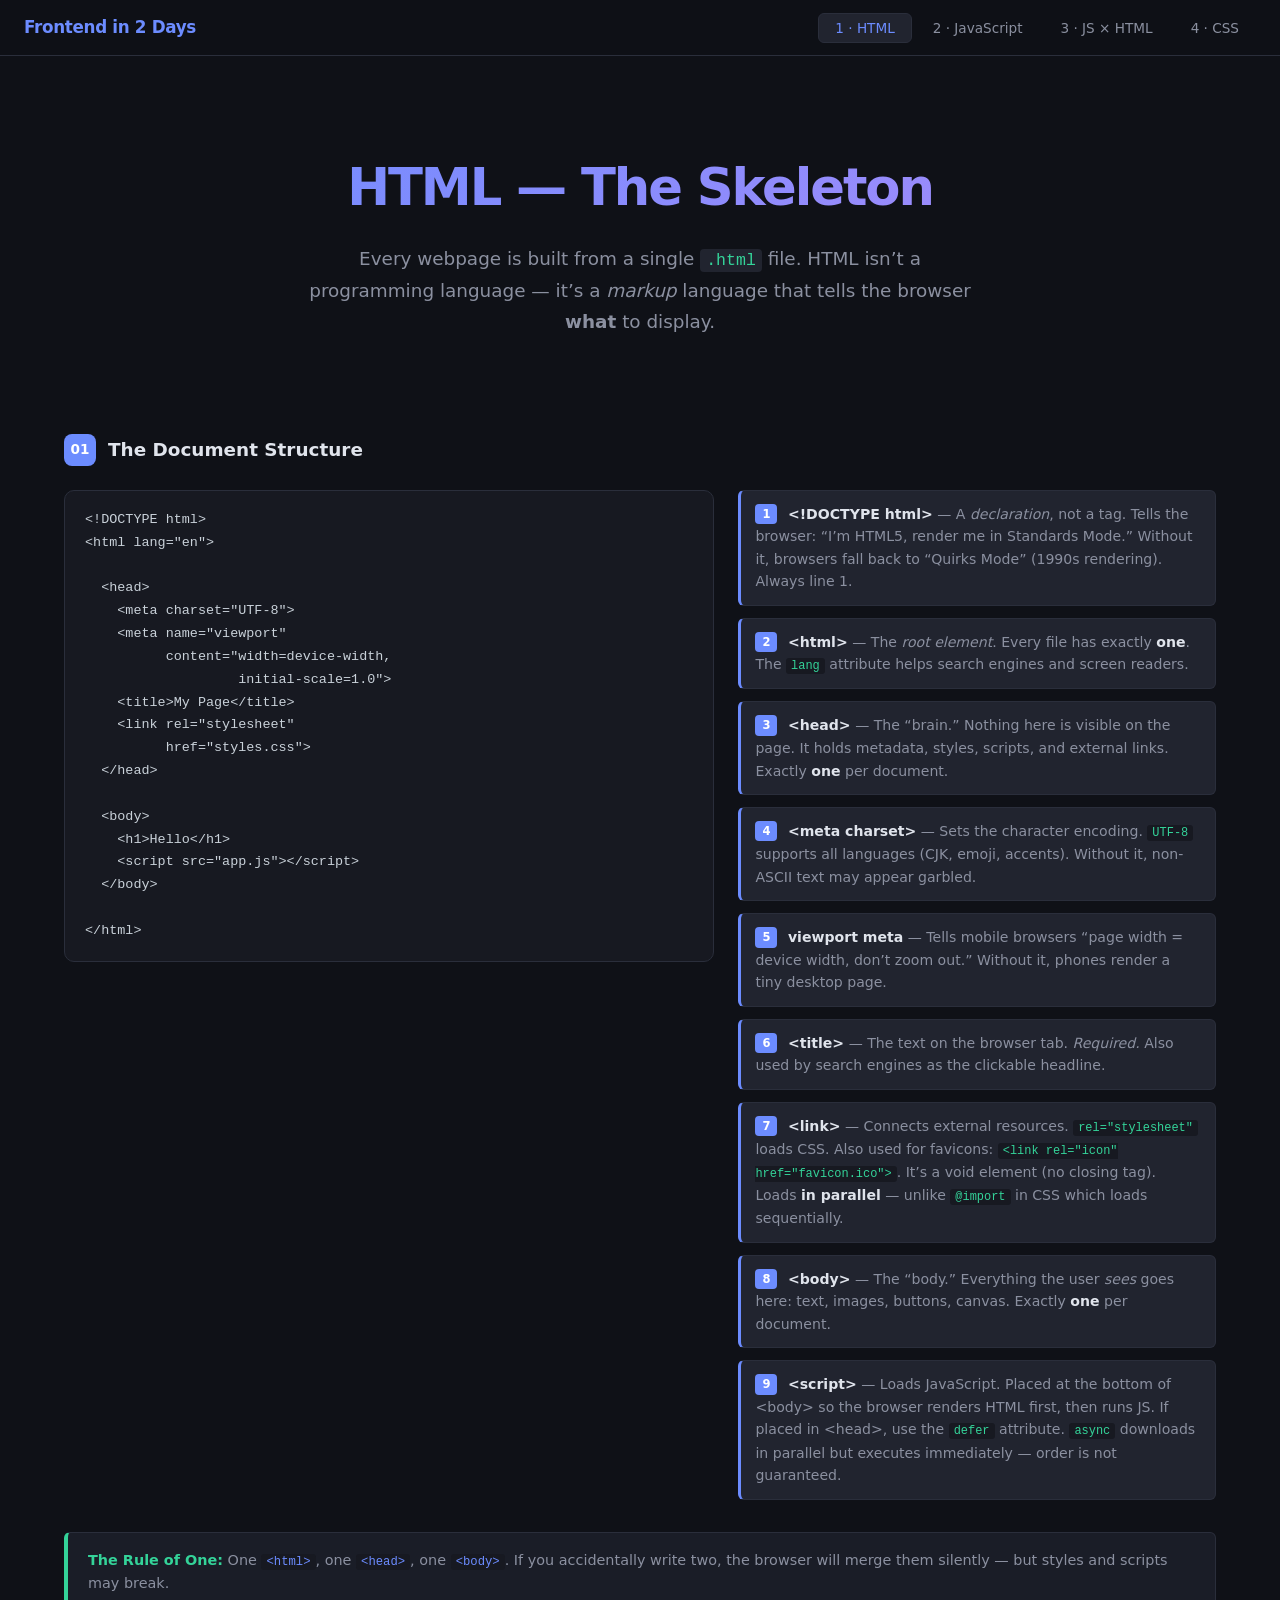
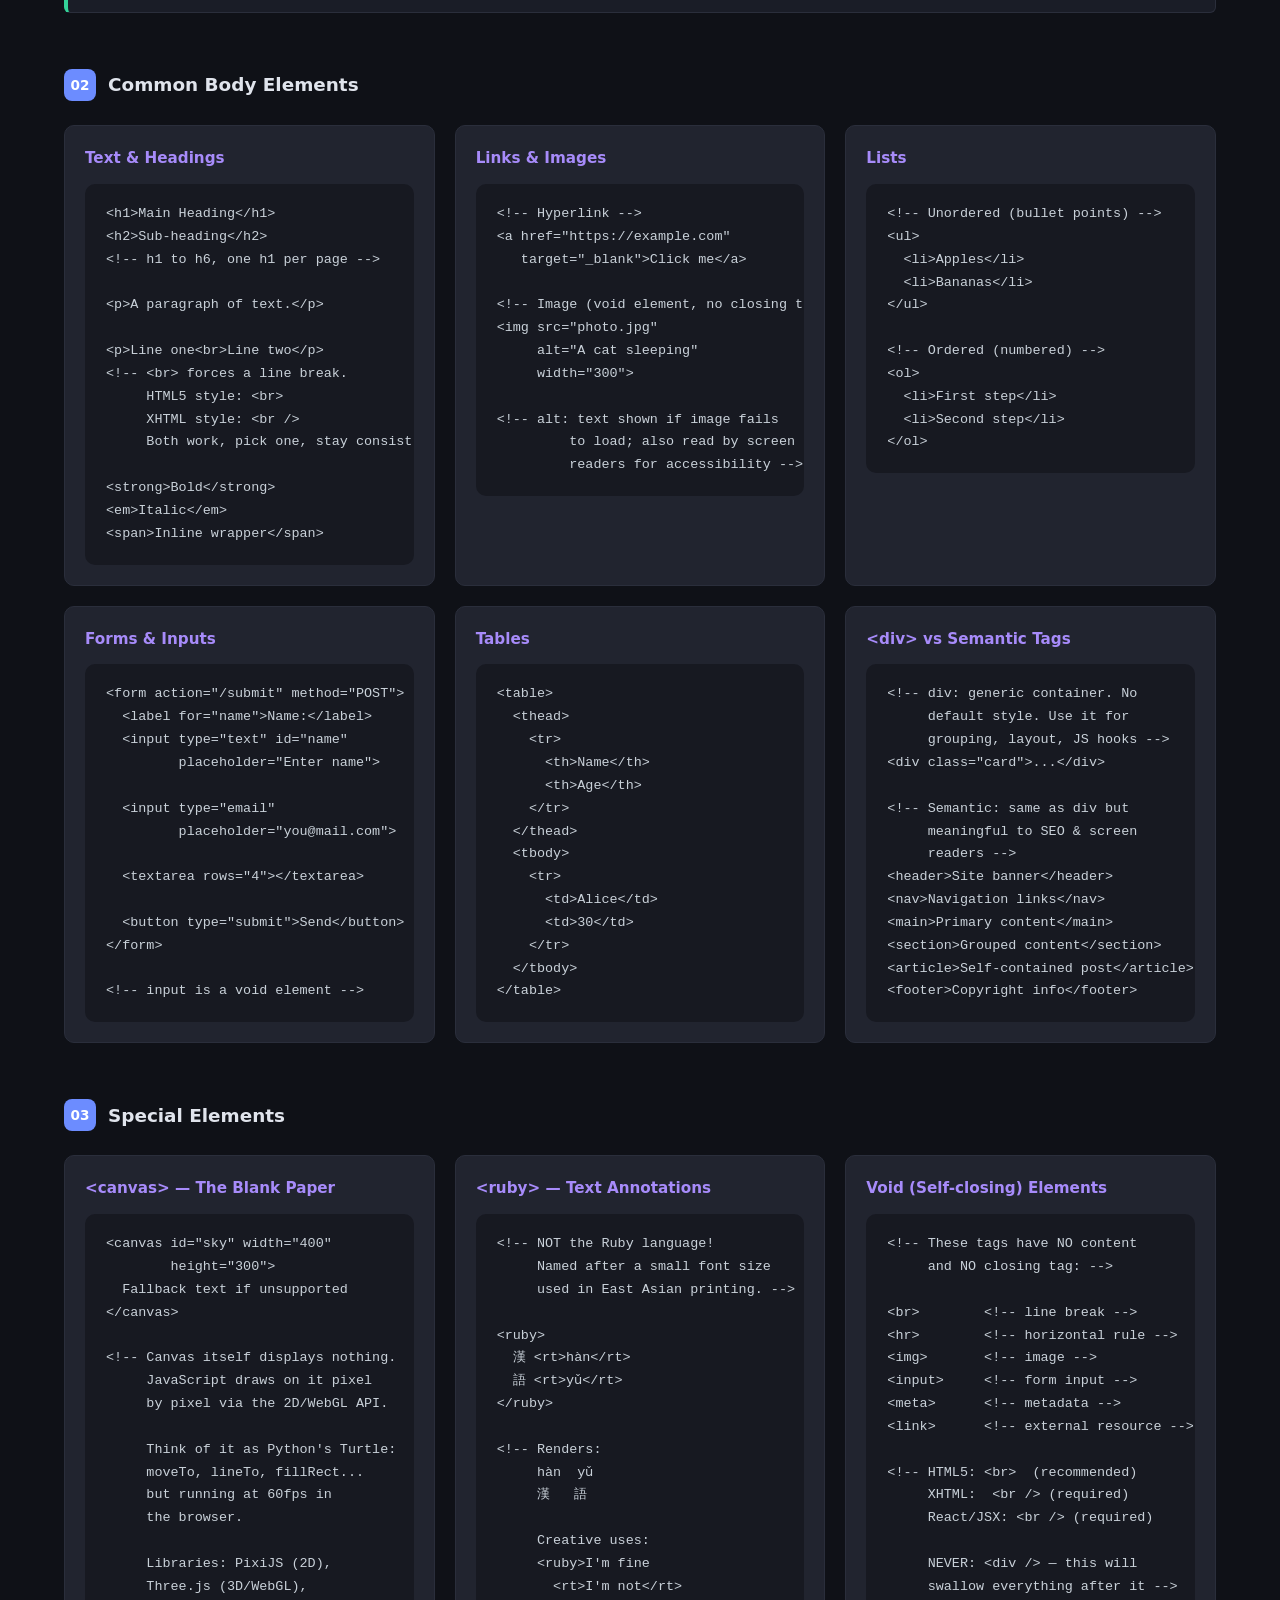
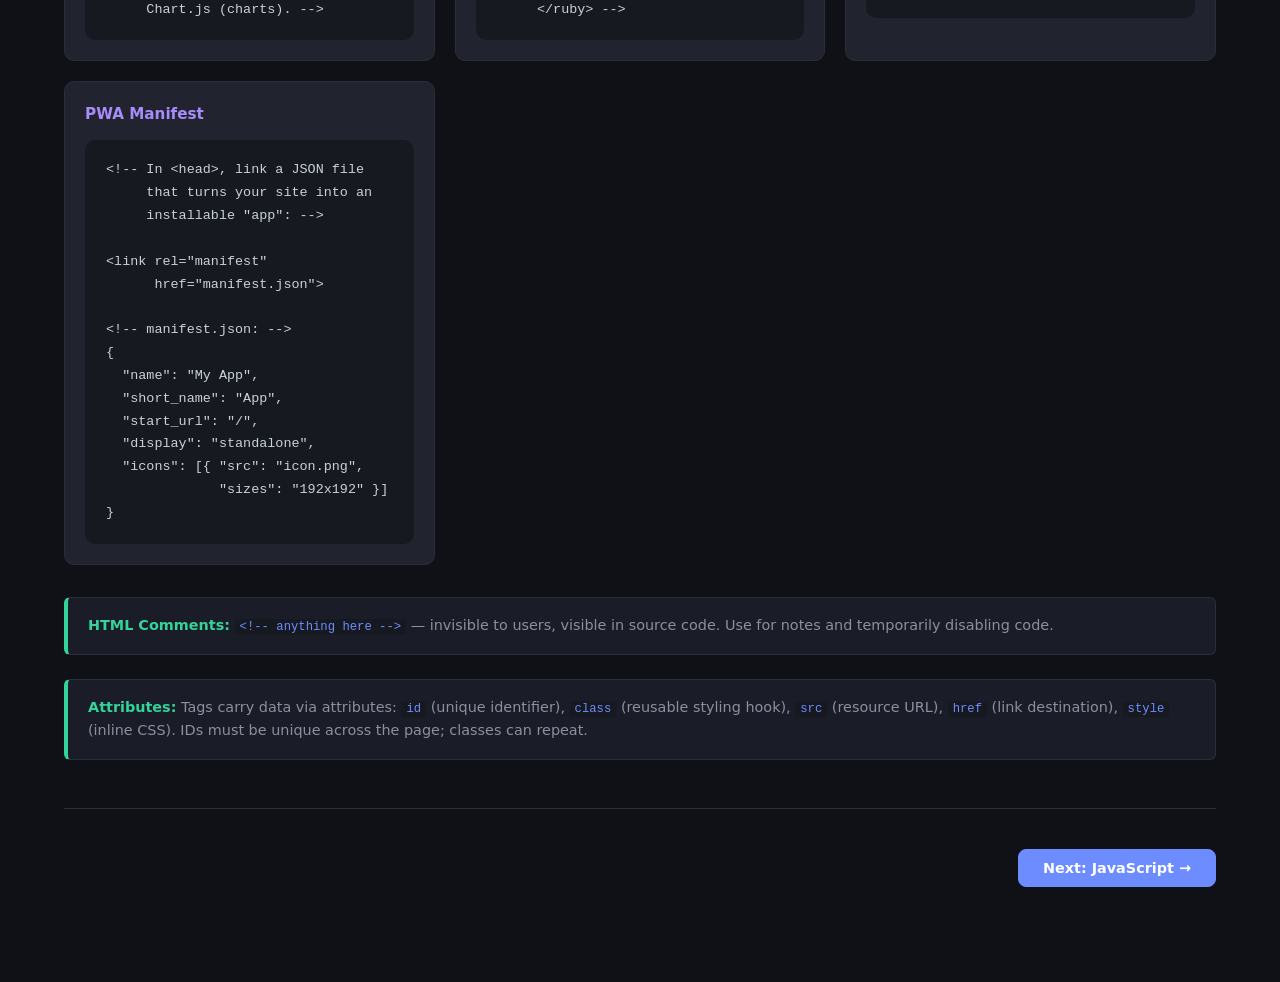
==== index.html @ 9659ffd7 "Add main.js for page navigation, interactivity, and live demo functionality" ====
<!DOCTYPE html>
<html lang="en">
<head>
    <meta charset="UTF-8">
    <meta name="viewport" content="width=device-width, initial-scale=1.0">
    <title>Frontend in 2 Days</title>
    <link rel="stylesheet" href="css/styles.css">
</head>
<body>

<!-- ====== TOP NAV BAR ====== -->
<nav class="topbar">
    <div class="topbar-brand">Frontend in 2 Days</div>
    <div class="topbar-tabs">
        <button class="tab-btn active" data-page="0">1 &middot; HTML</button>
        <button class="tab-btn" data-page="1">2 &middot; JavaScript</button>
        <button class="tab-btn" data-page="2">3 &middot; JS &times; HTML</button>
        <button class="tab-btn" data-page="3">4 &middot; CSS</button>
    </div>
</nav>

<!-- ================================================================ -->
<!-- PAGE 0 — HTML                                                     -->
<!-- ================================================================ -->
<section class="page active" id="page-0">

    <!-- HERO -->
    <div class="hero">
        <h1>HTML &mdash; The Skeleton</h1>
        <p class="hero-sub">Every webpage is built from a single <code>.html</code> file. HTML isn&rsquo;t a programming language &mdash; it&rsquo;s a <em>markup</em> language that tells the browser <strong>what</strong> to display.</p>
    </div>

    <!-- ---- Section: Document Structure ---- -->
    <div class="section-title"><span class="section-num">01</span> The Document Structure</div>

    <div class="annotated-code">
        <div class="code-side">
<pre><code><span class="marker" data-note="n1">&lt;!DOCTYPE html&gt;</span>
<span class="marker" data-note="n2">&lt;html lang="en"&gt;</span>

  <span class="marker" data-note="n3">&lt;head&gt;</span>
    <span class="marker" data-note="n4">&lt;meta charset="UTF-8"&gt;</span>
    <span class="marker" data-note="n5">&lt;meta name="viewport"
          content="width=device-width,
                   initial-scale=1.0"&gt;</span>
    <span class="marker" data-note="n6">&lt;title&gt;My Page&lt;/title&gt;</span>
    <span class="marker" data-note="n7">&lt;link rel="stylesheet"
          href="styles.css"&gt;</span>
  <span class="marker" data-note="n3b">&lt;/head&gt;</span>

  <span class="marker" data-note="n8">&lt;body&gt;</span>
    &lt;h1&gt;Hello&lt;/h1&gt;
    <span class="marker" data-note="n9">&lt;script src="app.js"&gt;&lt;/script&gt;</span>
  <span class="marker" data-note="n8b">&lt;/body&gt;</span>

<span class="marker" data-note="n2b">&lt;/html&gt;</span></code></pre>
        </div>
        <div class="note-side">
            <div class="note" data-note="n1">
                <span class="note-badge">1</span>
                <strong>&lt;!DOCTYPE html&gt;</strong> &mdash; A <em>declaration</em>, not a tag. Tells the browser: &ldquo;I&rsquo;m HTML5, render me in Standards Mode.&rdquo; Without it, browsers fall back to &ldquo;Quirks Mode&rdquo; (1990s rendering). Always line&nbsp;1.
            </div>
            <div class="note" data-note="n2">
                <span class="note-badge">2</span>
                <strong>&lt;html&gt;</strong> &mdash; The <em>root element</em>. Every file has exactly <strong>one</strong>. The <code>lang</code> attribute helps search engines and screen readers.
            </div>
            <div class="note" data-note="n3">
                <span class="note-badge">3</span>
                <strong>&lt;head&gt;</strong> &mdash; The &ldquo;brain.&rdquo; Nothing here is visible on the page. It holds metadata, styles, scripts, and external links. Exactly <strong>one</strong> per document.
            </div>
            <div class="note" data-note="n4">
                <span class="note-badge">4</span>
                <strong>&lt;meta charset&gt;</strong> &mdash; Sets the character encoding. <code>UTF-8</code> supports all languages (CJK, emoji, accents). Without it, non-ASCII text may appear garbled.
            </div>
            <div class="note" data-note="n5">
                <span class="note-badge">5</span>
                <strong>viewport meta</strong> &mdash; Tells mobile browsers &ldquo;page width = device width, don&rsquo;t zoom out.&rdquo; Without it, phones render a tiny desktop page.
            </div>
            <div class="note" data-note="n6">
                <span class="note-badge">6</span>
                <strong>&lt;title&gt;</strong> &mdash; The text on the browser tab. <em>Required.</em> Also used by search engines as the clickable headline.
            </div>
            <div class="note" data-note="n7">
                <span class="note-badge">7</span>
                <strong>&lt;link&gt;</strong> &mdash; Connects external resources. <code>rel="stylesheet"</code> loads CSS. Also used for favicons: <code>&lt;link rel="icon" href="favicon.ico"&gt;</code>. It&rsquo;s a void element (no closing tag). Loads <strong>in parallel</strong> &mdash; unlike <code>@import</code> in CSS which loads sequentially.
            </div>
            <div class="note" data-note="n8">
                <span class="note-badge">8</span>
                <strong>&lt;body&gt;</strong> &mdash; The &ldquo;body.&rdquo; Everything the user <em>sees</em> goes here: text, images, buttons, canvas. Exactly <strong>one</strong> per document.
            </div>
            <div class="note" data-note="n9">
                <span class="note-badge">9</span>
                <strong>&lt;script&gt;</strong> &mdash; Loads JavaScript. Placed at the bottom of &lt;body&gt; so the browser renders HTML first, then runs JS. If placed in &lt;head&gt;, use the <code>defer</code> attribute. <code>async</code> downloads in parallel but executes immediately &mdash; order is not guaranteed.
            </div>
        </div>
    </div>

    <div class="info-box">
        <strong>The Rule of One:</strong> One <code>&lt;html&gt;</code>, one <code>&lt;head&gt;</code>, one <code>&lt;body&gt;</code>. If you accidentally write two, the browser will merge them silently &mdash; but styles and scripts may break.
    </div>

    <!-- ---- Section: Common Body Elements ---- -->
    <div class="section-title"><span class="section-num">02</span> Common Body Elements</div>

    <div class="two-col">
        <div class="card">
            <h3>Text &amp; Headings</h3>
<pre><code>&lt;h1&gt;Main Heading&lt;/h1&gt;
&lt;h2&gt;Sub-heading&lt;/h2&gt;
&lt;!-- h1 to h6, one h1 per page --&gt;

&lt;p&gt;A paragraph of text.&lt;/p&gt;

&lt;p&gt;Line one&lt;br&gt;Line two&lt;/p&gt;
&lt;!-- &lt;br&gt; forces a line break.
     HTML5 style: &lt;br&gt;
     XHTML style: &lt;br /&gt;
     Both work, pick one, stay consistent --&gt;

&lt;strong&gt;Bold&lt;/strong&gt;
&lt;em&gt;Italic&lt;/em&gt;
&lt;span&gt;Inline wrapper&lt;/span&gt;</code></pre>
        </div>

        <div class="card">
            <h3>Links &amp; Images</h3>
<pre><code>&lt;!-- Hyperlink --&gt;
&lt;a href="https://example.com"
   target="_blank"&gt;Click me&lt;/a&gt;

&lt;!-- Image (void element, no closing tag) --&gt;
&lt;img src="photo.jpg"
     alt="A cat sleeping"
     width="300"&gt;

&lt;!-- alt: text shown if image fails
         to load; also read by screen
         readers for accessibility --&gt;</code></pre>
        </div>

        <div class="card">
            <h3>Lists</h3>
<pre><code>&lt;!-- Unordered (bullet points) --&gt;
&lt;ul&gt;
  &lt;li&gt;Apples&lt;/li&gt;
  &lt;li&gt;Bananas&lt;/li&gt;
&lt;/ul&gt;

&lt;!-- Ordered (numbered) --&gt;
&lt;ol&gt;
  &lt;li&gt;First step&lt;/li&gt;
  &lt;li&gt;Second step&lt;/li&gt;
&lt;/ol&gt;</code></pre>
        </div>

        <div class="card">
            <h3>Forms &amp; Inputs</h3>
<pre><code>&lt;form action="/submit" method="POST"&gt;
  &lt;label for="name"&gt;Name:&lt;/label&gt;
  &lt;input type="text" id="name"
         placeholder="Enter name"&gt;

  &lt;input type="email"
         placeholder="you@mail.com"&gt;

  &lt;textarea rows="4"&gt;&lt;/textarea&gt;

  &lt;button type="submit"&gt;Send&lt;/button&gt;
&lt;/form&gt;

&lt;!-- input is a void element --&gt;</code></pre>
        </div>

        <div class="card">
            <h3>Tables</h3>
<pre><code>&lt;table&gt;
  &lt;thead&gt;
    &lt;tr&gt;
      &lt;th&gt;Name&lt;/th&gt;
      &lt;th&gt;Age&lt;/th&gt;
    &lt;/tr&gt;
  &lt;/thead&gt;
  &lt;tbody&gt;
    &lt;tr&gt;
      &lt;td&gt;Alice&lt;/td&gt;
      &lt;td&gt;30&lt;/td&gt;
    &lt;/tr&gt;
  &lt;/tbody&gt;
&lt;/table&gt;</code></pre>
        </div>

        <div class="card">
            <h3>&lt;div&gt; vs Semantic Tags</h3>
<pre><code>&lt;!-- div: generic container. No
     default style. Use it for
     grouping, layout, JS hooks --&gt;
&lt;div class="card"&gt;...&lt;/div&gt;

&lt;!-- Semantic: same as div but
     meaningful to SEO &amp; screen
     readers --&gt;
&lt;header&gt;Site banner&lt;/header&gt;
&lt;nav&gt;Navigation links&lt;/nav&gt;
&lt;main&gt;Primary content&lt;/main&gt;
&lt;section&gt;Grouped content&lt;/section&gt;
&lt;article&gt;Self-contained post&lt;/article&gt;
&lt;footer&gt;Copyright info&lt;/footer&gt;</code></pre>
        </div>
    </div>

    <!-- ---- Section: Special Elements ---- -->
    <div class="section-title"><span class="section-num">03</span> Special Elements</div>

    <div class="two-col">
        <div class="card">
            <h3>&lt;canvas&gt; &mdash; The Blank Paper</h3>
<pre><code>&lt;canvas id="sky" width="400"
        height="300"&gt;
  Fallback text if unsupported
&lt;/canvas&gt;

&lt;!-- Canvas itself displays nothing.
     JavaScript draws on it pixel
     by pixel via the 2D/WebGL API.

     Think of it as Python's Turtle:
     moveTo, lineTo, fillRect...
     but running at 60fps in
     the browser.

     Libraries: PixiJS (2D),
     Three.js (3D/WebGL),
     Chart.js (charts). --&gt;</code></pre>
        </div>

        <div class="card">
            <h3>&lt;ruby&gt; &mdash; Text Annotations</h3>
<pre><code>&lt;!-- NOT the Ruby language!
     Named after a small font size
     used in East Asian printing. --&gt;

&lt;ruby&gt;
  漢 &lt;rt&gt;hàn&lt;/rt&gt;
  語 &lt;rt&gt;yǔ&lt;/rt&gt;
&lt;/ruby&gt;

&lt;!-- Renders:
     hàn  yǔ
     漢   語

     Creative uses:
     &lt;ruby&gt;I'm fine
       &lt;rt&gt;I'm not&lt;/rt&gt;
     &lt;/ruby&gt; --&gt;</code></pre>
        </div>

        <div class="card">
            <h3>Void (Self-closing) Elements</h3>
<pre><code>&lt;!-- These tags have NO content
     and NO closing tag: --&gt;

&lt;br&gt;        &lt;!-- line break --&gt;
&lt;hr&gt;        &lt;!-- horizontal rule --&gt;
&lt;img&gt;       &lt;!-- image --&gt;
&lt;input&gt;     &lt;!-- form input --&gt;
&lt;meta&gt;      &lt;!-- metadata --&gt;
&lt;link&gt;      &lt;!-- external resource --&gt;

&lt;!-- HTML5: &lt;br&gt;  (recommended)
     XHTML:  &lt;br /&gt; (required)
     React/JSX: &lt;br /&gt; (required)

     NEVER: &lt;div /&gt; — this will
     swallow everything after it --&gt;</code></pre>
        </div>

        <div class="card">
            <h3>PWA Manifest</h3>
<pre><code>&lt;!-- In &lt;head&gt;, link a JSON file
     that turns your site into an
     installable "app": --&gt;

&lt;link rel="manifest"
      href="manifest.json"&gt;

&lt;!-- manifest.json: --&gt;
{
  "name": "My App",
  "short_name": "App",
  "start_url": "/",
  "display": "standalone",
  "icons": [{ "src": "icon.png",
              "sizes": "192x192" }]
}</code></pre>
        </div>
    </div>

    <div class="info-box">
        <strong>HTML Comments:</strong> <code>&lt;!-- anything here --&gt;</code> &mdash; invisible to users, visible in source code. Use for notes and temporarily disabling code.
    </div>

    <div class="info-box">
        <strong>Attributes:</strong> Tags carry data via attributes: <code>id</code> (unique identifier), <code>class</code> (reusable styling hook), <code>src</code> (resource URL), <code>href</code> (link destination), <code>style</code> (inline CSS). IDs must be unique across the page; classes can repeat.
    </div>

    <div class="nav-bottom">
        <span></span>
        <button class="nav-btn next-btn" data-target="1">Next: JavaScript &rarr;</button>
    </div>
</section>

<!-- ================================================================ -->
<!-- PAGE 1 — JAVASCRIPT                                               -->
<!-- ================================================================ -->
<section class="page" id="page-1">
    <div class="hero">
        <h1>JavaScript &mdash; The Soul</h1>
        <p class="hero-sub">JS makes pages <em>interactive</em>. It runs in the browser (or on servers via Node.js). If you know Dart, most syntax will feel familiar &mdash; JS is also C-family, dynamically typed, and supports async/await.</p>
    </div>

    <!-- ---- Variables & Types ---- -->
    <div class="section-title"><span class="section-num">01</span> Variables &amp; Types</div>

    <div class="annotated-code">
        <div class="code-side">
<pre><code><span class="kw">// Three ways to declare variables</span>
<span class="marker" data-note="v1"><span class="kw">let</span> count = 0;</span>        <span class="cmt">// mutable, block-scoped</span>
<span class="marker" data-note="v2"><span class="kw">const</span> PI = 3.14159;</span>  <span class="cmt">// immutable binding</span>
<span class="marker" data-note="v3"><span class="kw">var</span> legacy = true;</span>   <span class="cmt">// function-scoped (avoid)</span>

<span class="kw">// Primitive types</span>
<span class="kw">let</span> str   = <span class="str">"hello"</span>;         <span class="cmt">// String</span>
<span class="kw">let</span> num   = 42;              <span class="cmt">// Number (int+float)</span>
<span class="kw">let</span> big   = 9007199254740993<span class="kw">n</span>; <span class="cmt">// BigInt</span>
<span class="kw">let</span> flag  = <span class="kw">true</span>;            <span class="cmt">// Boolean</span>
<span class="kw">let</span> empty = <span class="kw">null</span>;            <span class="cmt">// intentional nothing</span>
<span class="kw">let</span> nope;                    <span class="cmt">// undefined</span>
<span class="kw">let</span> id    = <span class="fn">Symbol</span>(<span class="str">"id"</span>);   <span class="cmt">// unique token</span>

<span class="kw">// Reference types</span>
<span class="kw">let</span> arr = [1, 2, 3];
<span class="kw">let</span> obj = { name: <span class="str">"Alice"</span>, age: 30 };</code></pre>
        </div>
        <div class="note-side">
            <div class="note" data-note="v1">
                <span class="note-badge">let</span>
                Block-scoped (<code>{}</code>). Use this for any variable that changes. Like Dart&rsquo;s <code>var</code>.
            </div>
            <div class="note" data-note="v2">
                <span class="note-badge">const</span>
                The <em>binding</em> can&rsquo;t be reassigned. But if it&rsquo;s an object/array, properties inside <em>can</em> still change. Like Dart&rsquo;s <code>final</code>.
            </div>
            <div class="note" data-note="v3">
                <span class="note-badge">var</span>
                Function-scoped, gets &ldquo;hoisted&rdquo; to the top. Legacy &mdash; avoid in modern code. Doesn&rsquo;t exist in Dart.
            </div>
        </div>
    </div>

    <div class="info-box warn">
        <strong>JS Gotcha &mdash; <code>==</code> vs <code>===</code></strong><br>
        <code>"5" == 5</code> is <code>true</code> (type coercion). <code>"5" === 5</code> is <code>false</code> (strict). <strong>Always use <code>===</code></strong> unless you specifically need coercion. Dart only has <code>==</code> (no coercion).
    </div>

    <!-- ---- Functions ---- -->
    <div class="section-title"><span class="section-num">02</span> Functions</div>

    <div class="two-col">
        <div class="card">
            <h3>Regular Functions</h3>
<pre><code><span class="cmt">// Declaration (hoisted)</span>
<span class="kw">function</span> <span class="fn">greet</span>(name) {
  <span class="kw">return</span> <span class="str">`Hello, ${name}!`</span>;
}

<span class="cmt">// Expression (not hoisted)</span>
<span class="kw">const</span> <span class="fn">greet2</span> = <span class="kw">function</span>(name) {
  <span class="kw">return</span> <span class="str">`Hi, ${name}!`</span>;
};

<span class="cmt">// Default parameters</span>
<span class="kw">function</span> <span class="fn">power</span>(base, exp = 2) {
  <span class="kw">return</span> base ** exp;
}
<span class="fn">power</span>(3);    <span class="cmt">// 9</span>
<span class="fn">power</span>(3, 3); <span class="cmt">// 27</span></code></pre>
        </div>

        <div class="card">
            <h3>Arrow Functions (=&gt;)</h3>
<pre><code><span class="cmt">// Like Dart's (x) => x * 2</span>
<span class="kw">const</span> <span class="fn">double</span> = (x) => x * 2;

<span class="cmt">// With body block</span>
<span class="kw">const</span> <span class="fn">add</span> = (a, b) => {
  <span class="kw">const</span> sum = a + b;
  <span class="kw">return</span> sum;
};

<span class="cmt">// Single param: parens optional</span>
<span class="kw">const</span> <span class="fn">square</span> = x => x * x;

<span class="cmt">// No params: empty parens</span>
<span class="kw">const</span> <span class="fn">now</span> = () => Date.now();

<span class="cmt">// Key difference from Dart:
// Arrow functions do NOT have
// their own `this` context.</span></code></pre>
        </div>
    </div>

    <!-- ---- Modern Syntax ---- -->
    <div class="section-title"><span class="section-num">03</span> ES6+ Modern Syntax</div>

    <div class="two-col">
        <div class="card">
            <h3>Template Literals</h3>
<pre><code><span class="kw">const</span> name = <span class="str">"World"</span>;

<span class="cmt">// Backticks allow interpolation
// (like Dart's $variable)</span>
<span class="kw">const</span> msg = <span class="str">`Hello, ${name}!`</span>;

<span class="cmt">// Multi-line strings</span>
<span class="kw">const</span> html = <span class="str">`
  &lt;div&gt;
    &lt;p&gt;${msg}&lt;/p&gt;
  &lt;/div&gt;
`</span>;</code></pre>
        </div>

        <div class="card">
            <h3>Destructuring</h3>
<pre><code><span class="cmt">// Object destructuring</span>
<span class="kw">const</span> user = { name: <span class="str">"A"</span>, age: 25 };
<span class="kw">const</span> { name, age } = user;

<span class="cmt">// Array destructuring</span>
<span class="kw">const</span> [first, second] = [10, 20];

<span class="cmt">// With defaults</span>
<span class="kw">const</span> { role = <span class="str">"user"</span> } = user;

<span class="cmt">// Rename on destructure</span>
<span class="kw">const</span> { name: userName } = user;</code></pre>
        </div>

        <div class="card">
            <h3>Spread &amp; Rest</h3>
<pre><code><span class="cmt">// Spread: unpack into new value</span>
<span class="kw">const</span> a = [1, 2, 3];
<span class="kw">const</span> b = [...a, 4, 5]; <span class="cmt">// [1,2,3,4,5]</span>

<span class="kw">const</span> obj1 = { x: 1 };
<span class="kw">const</span> obj2 = { ...obj1, y: 2 };
<span class="cmt">// { x: 1, y: 2 }</span>

<span class="cmt">// Rest: collect remaining args</span>
<span class="kw">function</span> <span class="fn">sum</span>(...nums) {
  <span class="kw">return</span> nums.reduce((a, b) => a + b);
}
<span class="fn">sum</span>(1, 2, 3); <span class="cmt">// 6</span></code></pre>
        </div>

        <div class="card">
            <h3>Optional Chaining &amp; Nullish</h3>
<pre><code><span class="kw">const</span> user = { profile: <span class="kw">null</span> };

<span class="cmt">// ?. — safe navigation
// (same as Dart's ?.)</span>
user.profile?.avatar; <span class="cmt">// undefined</span>

<span class="cmt">// ?? — nullish coalescing
// returns right side if left
// is null or undefined
// (same as Dart's ??)</span>
<span class="kw">const</span> name = user.name ?? <span class="str">"Guest"</span>;

<span class="cmt">// Difference from ||:
// "" || "default"  → "default"
// "" ?? "default"  → ""
// (|| treats "", 0, false as
//  falsy; ?? only null/undefined)</span></code></pre>
        </div>
    </div>

    <!-- ---- Array Methods ---- -->
    <div class="section-title"><span class="section-num">04</span> Array Methods (Very Common)</div>

    <div class="two-col">
        <div class="card">
            <h3>Transforming</h3>
<pre><code><span class="kw">const</span> nums = [1, 2, 3, 4, 5];

<span class="cmt">// map — transform each element
// Like Dart's .map()</span>
nums.map(n => n * 2);
<span class="cmt">// [2, 4, 6, 8, 10]</span>

<span class="cmt">// filter — keep matching
// Like Dart's .where()</span>
nums.filter(n => n > 3);
<span class="cmt">// [4, 5]</span>

<span class="cmt">// reduce — accumulate to one value
// Like Dart's .fold()</span>
nums.reduce((sum, n) => sum + n, 0);
<span class="cmt">// 15</span>

<span class="cmt">// find — first match (or undefined)
// Like Dart's .firstWhere()</span>
nums.find(n => n > 3); <span class="cmt">// 4</span></code></pre>
        </div>

        <div class="card">
            <h3>Mutating &amp; Checking</h3>
<pre><code><span class="kw">const</span> arr = [<span class="str">"a"</span>, <span class="str">"b"</span>];

<span class="cmt">// Add/remove</span>
arr.push(<span class="str">"c"</span>);    <span class="cmt">// end → ["a","b","c"]</span>
arr.pop();        <span class="cmt">// end → ["a","b"]</span>
arr.unshift(<span class="str">"z"</span>); <span class="cmt">// start → ["z","a","b"]</span>
arr.shift();      <span class="cmt">// start → ["a","b"]</span>

<span class="cmt">// splice(index, deleteCount, ...items)</span>
arr.splice(1, 0, <span class="str">"x"</span>);
<span class="cmt">// insert "x" at index 1</span>

<span class="cmt">// Checking</span>
arr.includes(<span class="str">"a"</span>);  <span class="cmt">// true</span>
arr.indexOf(<span class="str">"b"</span>);   <span class="cmt">// 1 (-1 if not found)</span>
arr.every(x => x); <span class="cmt">// all truthy?</span>
arr.some(x => x);  <span class="cmt">// any truthy?</span>

<span class="cmt">// for...of (like Dart for-in)</span>
<span class="kw">for</span> (<span class="kw">const</span> item <span class="kw">of</span> arr) {
  console.log(item);
}</code></pre>
        </div>
    </div>

    <!-- ---- Async ---- -->
    <div class="section-title"><span class="section-num">05</span> Async (You Know Dart &mdash; Here&rsquo;s The JS Version)</div>

    <div class="two-col">
        <div class="card">
            <h3>Promises &amp; async/await</h3>
<pre><code><span class="cmt">// A Promise is like Dart's Future</span>
<span class="kw">const</span> p = <span class="kw">new</span> Promise((resolve, reject) => {
  setTimeout(() => resolve(<span class="str">"done"</span>), 1000);
});

<span class="cmt">// .then/.catch — like Dart's Future API</span>
p.then(val => console.log(val))
 .catch(err => console.error(err));

<span class="cmt">// async/await — identical to Dart</span>
<span class="kw">async function</span> <span class="fn">fetchData</span>() {
  <span class="kw">try</span> {
    <span class="kw">const</span> res = <span class="kw">await</span> fetch(<span class="str">"/api/data"</span>);
    <span class="kw">const</span> json = <span class="kw">await</span> res.json();
    <span class="kw">return</span> json;
  } <span class="kw">catch</span> (err) {
    console.error(err);
  }
}

<span class="cmt">// Promise.all — parallel
// (like Dart's Future.wait)</span>
<span class="kw">const</span> [a, b] = <span class="kw">await</span> Promise.all([
  fetch(<span class="str">"/api/1"</span>),
  fetch(<span class="str">"/api/2"</span>)
]);</code></pre>
        </div>

        <div class="card">
            <h3>fetch() — HTTP Requests</h3>
<pre><code><span class="cmt">// GET request</span>
<span class="kw">const</span> res = <span class="kw">await</span> fetch(<span class="str">"/api/users"</span>);
<span class="kw">const</span> users = <span class="kw">await</span> res.json();

<span class="cmt">// POST request with JSON body</span>
<span class="kw">await</span> fetch(<span class="str">"/api/users"</span>, {
  method: <span class="str">"POST"</span>,
  headers: {
    <span class="str">"Content-Type"</span>: <span class="str">"application/json"</span>
  },
  body: JSON.stringify({
    name: <span class="str">"Alice"</span>,
    email: <span class="str">"a@b.com"</span>
  })
});

<span class="cmt">// Check response status</span>
<span class="kw">if</span> (!res.ok) {
  <span class="kw">throw new</span> Error(<span class="str">`HTTP ${res.status}`</span>);
}</code></pre>
        </div>
    </div>

    <!-- ---- Modules ---- -->
    <div class="section-title"><span class="section-num">06</span> Modules (import / export)</div>

    <div class="annotated-code">
        <div class="code-side">
<pre><code><span class="cmt">// ─── math.js ───</span>
<span class="kw">export function</span> <span class="fn">add</span>(a, b) {
  <span class="kw">return</span> a + b;
}
<span class="kw">export const</span> PI = 3.14;
<span class="kw">export default class</span> <span class="fn">Calculator</span> { }

<span class="cmt">// ─── app.js ───</span>
<span class="marker" data-note="m1"><span class="kw">import</span> Calculator <span class="kw">from</span> <span class="str">'./math.js'</span>;</span>
<span class="marker" data-note="m2"><span class="kw">import</span> { add, PI } <span class="kw">from</span> <span class="str">'./math.js'</span>;</span>
<span class="marker" data-note="m3"><span class="kw">import</span> * <span class="kw">as</span> math <span class="kw">from</span> <span class="str">'./math.js'</span>;</span>

<span class="cmt">// In HTML, you need type="module":</span>
<span class="cmt">// &lt;script type="module" src="app.js"&gt;</span></code></pre>
        </div>
        <div class="note-side">
            <div class="note" data-note="m1">
                <span class="note-badge">default</span>
                Default export &mdash; no braces needed. Each file can have one default. Like Dart&rsquo;s typical one-class-per-file pattern.
            </div>
            <div class="note" data-note="m2">
                <span class="note-badge">named</span>
                Named exports &mdash; use braces. A file can have many. Like Dart&rsquo;s <code>show</code> directive.
            </div>
            <div class="note" data-note="m3">
                <span class="note-badge">namespace</span>
                Import everything as a namespace object. Access via <code>math.add()</code>, <code>math.PI</code>.
            </div>
        </div>
    </div>

    <!-- ---- Classes & Objects ---- -->
    <div class="section-title"><span class="section-num">07</span> Classes &amp; Objects</div>

    <div class="two-col">
        <div class="card">
            <h3>Classes (Very Similar to Dart)</h3>
<pre><code><span class="kw">class</span> <span class="fn">Animal</span> {
  <span class="cmt">// Constructor</span>
  constructor(name) {
    <span class="kw">this</span>.name = name; <span class="cmt">// no "late" needed</span>
  }

  <span class="cmt">// Method</span>
  speak() {
    <span class="kw">return</span> <span class="str">`${<span class="kw">this</span>.name} makes sound`</span>;
  }

  <span class="cmt">// Getter</span>
  <span class="kw">get</span> info() { <span class="kw">return</span> <span class="kw">this</span>.name; }

  <span class="cmt">// Static method</span>
  <span class="kw">static</span> create(n) {
    <span class="kw">return new</span> <span class="fn">Animal</span>(n);
  }
}

<span class="cmt">// Inheritance</span>
<span class="kw">class</span> <span class="fn">Dog</span> <span class="kw">extends</span> <span class="fn">Animal</span> {
  constructor(name, breed) {
    <span class="kw">super</span>(name); <span class="cmt">// must call super()</span>
    <span class="kw">this</span>.breed = breed;
  }
}

<span class="kw">const</span> d = <span class="kw">new</span> <span class="fn">Dog</span>(<span class="str">"Rex"</span>, <span class="str">"Lab"</span>);
d.speak(); <span class="cmt">// "Rex makes sound"</span></code></pre>
        </div>

        <div class="card">
            <h3>Object Tricks</h3>
<pre><code><span class="cmt">// Shorthand properties</span>
<span class="kw">const</span> x = 1, y = 2;
<span class="kw">const</span> pt = { x, y }; <span class="cmt">// { x: 1, y: 2 }</span>

<span class="cmt">// Computed property names</span>
<span class="kw">const</span> key = <span class="str">"color"</span>;
<span class="kw">const</span> obj = { [key]: <span class="str">"red"</span> };
<span class="cmt">// { color: "red" }</span>

<span class="cmt">// Object.keys / values / entries</span>
Object.keys(obj);
<span class="cmt">// ["color"]</span>
Object.values(obj);
<span class="cmt">// ["red"]</span>
Object.entries(obj);
<span class="cmt">// [["color", "red"]]</span>

<span class="cmt">// JSON ↔ Object</span>
<span class="kw">const</span> json = JSON.stringify(obj);
<span class="kw">const</span> back = JSON.parse(json);

<span class="cmt">// typeof — check type at runtime</span>
<span class="kw">typeof</span> <span class="str">"hi"</span>  <span class="cmt">// "string"</span>
<span class="kw">typeof</span> 42    <span class="cmt">// "number"</span>
<span class="kw">typeof</span> <span class="kw">null</span>  <span class="cmt">// "object" ← famous bug</span></code></pre>
        </div>
    </div>

    <!-- ---- Error Handling ---- -->
    <div class="section-title"><span class="section-num">08</span> Error Handling</div>

    <div class="card" style="max-width:700px;margin:0 auto 2rem">
<pre><code><span class="cmt">// try / catch / finally — identical to Dart</span>
<span class="kw">try</span> {
  <span class="kw">const</span> data = JSON.parse(badInput);
} <span class="kw">catch</span> (err) {
  console.error(err.message);
} <span class="kw">finally</span> {
  <span class="cmt">// always runs, like Dart's finally</span>
}

<span class="cmt">// Throw custom errors</span>
<span class="kw">throw new</span> Error(<span class="str">"Something went wrong"</span>);

<span class="cmt">// Custom error class</span>
<span class="kw">class</span> <span class="fn">NotFoundError</span> <span class="kw">extends</span> Error {
  constructor(id) {
    <span class="kw">super</span>(<span class="str">`Item ${id} not found`</span>);
    <span class="kw">this</span>.name = <span class="str">"NotFoundError"</span>;
  }
}</code></pre>
    </div>

    <div class="nav-bottom">
        <button class="nav-btn prev-btn" data-target="0">&larr; Prev: HTML</button>
        <button class="nav-btn next-btn" data-target="2">Next: JS &times; HTML &rarr;</button>
    </div>
</section>

<!-- ================================================================ -->
<!-- PAGE 2 — JS × HTML (DOM MANIPULATION)                             -->
<!-- ================================================================ -->
<section class="page" id="page-2">
    <div class="hero">
        <h1>JS &times; HTML &mdash; The Bridge</h1>
        <p class="hero-sub">When the browser parses your <code>.html</code> file, it builds a <strong>DOM tree</strong> in memory. The DOM is not defined anywhere in your HTML &mdash; it&rsquo;s a live object model the browser constructs. JavaScript talks to the page by reading and modifying this tree.</p>
    </div>

    <div class="info-box">
        <strong>Sources vs Elements (F12):</strong> The <em>Sources</em> panel shows your original static files (the &ldquo;blueprint&rdquo;). The <em>Elements</em> panel shows the live DOM tree (the &ldquo;building&rdquo;). If JS adds a <code>&lt;div&gt;</code> at runtime, it appears in Elements but not in Sources.
    </div>

    <!-- ---- Finding Elements ---- -->
    <div class="section-title"><span class="section-num">01</span> Finding Elements</div>

    <div class="annotated-code">
        <div class="code-side">
<pre><code><span class="cmt">// By ID — fastest, returns one element</span>
<span class="kw">const</span> title = document.<span class="fn">getElementById</span>(<span class="str">"title"</span>);

<span class="cmt">// By CSS selector — very flexible</span>
<span class="kw">const</span> btn = document.<span class="fn">querySelector</span>(<span class="str">".btn"</span>);
<span class="cmt">// Returns first match</span>

<span class="kw">const</span> all = document.<span class="fn">querySelectorAll</span>(<span class="str">"li"</span>);
<span class="cmt">// Returns NodeList (array-like)</span>

<span class="cmt">// By class name — returns HTMLCollection</span>
<span class="kw">const</span> items = document
  .<span class="fn">getElementsByClassName</span>(<span class="str">"item"</span>);

<span class="cmt">// By tag name</span>
<span class="kw">const</span> paras = document
  .<span class="fn">getElementsByTagName</span>(<span class="str">"p"</span>);

<span class="cmt">// Console shortcut (F12 only):</span>
<span class="cmt">// $("selector")  = querySelector</span>
<span class="cmt">// $$("selector") = querySelectorAll</span>
<span class="cmt">// $0 = currently selected element</span>
<span class="cmt">// $_ = last expression result</span></code></pre>
        </div>
        <div class="note-side">
            <div class="note" data-note="">
                <span class="note-badge">tip</span>
                Think of <code>document</code> as the root of the DOM tree. Every query starts from here. <code>querySelector</code> accepts any CSS selector &mdash; <code>#id</code>, <code>.class</code>, <code>div > p</code>, <code>[data-x]</code>.
            </div>
            <div class="note" data-note="">
                <span class="note-badge">⚠️</span>
                <code>getElementsByClassName</code> returns a <em>live</em> collection &mdash; it updates automatically when the DOM changes. <code>querySelectorAll</code> returns a <em>static</em> snapshot.
            </div>
        </div>
    </div>

    <!-- ---- Modifying Elements ---- -->
    <div class="section-title"><span class="section-num">02</span> Modifying Elements</div>

    <div class="two-col">
        <div class="card">
            <h3>Content &amp; Attributes</h3>
<pre><code><span class="kw">const</span> el = document.<span class="fn">querySelector</span>(<span class="str">"h1"</span>);

<span class="cmt">// Change text (safe, no HTML parsing)</span>
el.innerText = <span class="str">"New Title"</span>;

<span class="cmt">// Change HTML (parses tags!)</span>
el.innerHTML = <span class="str">"&lt;em&gt;Fancy&lt;/em&gt; Title"</span>;

<span class="cmt">// Read/set attributes</span>
el.getAttribute(<span class="str">"id"</span>);
el.setAttribute(<span class="str">"id"</span>, <span class="str">"main-title"</span>);
el.removeAttribute(<span class="str">"style"</span>);

<span class="cmt">// Data attributes</span>
<span class="cmt">// HTML: &lt;div data-user-id="42"&gt;</span>
el.dataset.userId; <span class="cmt">// "42"</span></code></pre>
        </div>

        <div class="card">
            <h3>Styles &amp; Classes</h3>
<pre><code><span class="kw">const</span> box = document.<span class="fn">querySelector</span>(<span class="str">".box"</span>);

<span class="cmt">// Inline styles (camelCase!)</span>
box.style.backgroundColor = <span class="str">"red"</span>;
box.style.fontSize = <span class="str">"20px"</span>;
box.style.display = <span class="str">"none"</span>; <span class="cmt">// hide</span>

<span class="cmt">// Class manipulation (preferred)</span>
box.classList.add(<span class="str">"active"</span>);
box.classList.remove(<span class="str">"hidden"</span>);
box.classList.toggle(<span class="str">"dark"</span>);
<span class="cmt">// toggle: adds if missing,
//         removes if present</span>

box.classList.contains(<span class="str">"active"</span>);
<span class="cmt">// true or false</span></code></pre>
        </div>
    </div>

    <!-- ---- Events ---- -->
    <div class="section-title"><span class="section-num">03</span> Events (Making Things Happen)</div>

    <div class="annotated-code">
        <div class="code-side">
<pre><code><span class="kw">const</span> btn = document.<span class="fn">querySelector</span>(<span class="str">"#btn"</span>);

<span class="cmt">// Add event listener</span>
btn.<span class="fn">addEventListener</span>(<span class="str">"click"</span>, (event) => {
  console.log(<span class="str">"Clicked!"</span>, event.target);
});

<span class="cmt">// Common event types:</span>
<span class="cmt">// "click"      — mouse click</span>
<span class="cmt">// "dblclick"   — double click</span>
<span class="cmt">// "mouseover"  — hover in</span>
<span class="cmt">// "mouseout"   — hover out</span>
<span class="cmt">// "keydown"    — key pressed</span>
<span class="cmt">// "keyup"      — key released</span>
<span class="cmt">// "input"      — text input changed</span>
<span class="cmt">// "submit"     — form submitted</span>
<span class="cmt">// "change"     — value changed (select/checkbox)</span>
<span class="cmt">// "scroll"     — user scrolled</span>
<span class="cmt">// "load"       — resource finished loading</span>
<span class="cmt">// "DOMContentLoaded" — HTML parsed</span>

<span class="cmt">// Remove listener</span>
<span class="kw">const</span> handler = () => console.log(<span class="str">"hi"</span>);
btn.<span class="fn">addEventListener</span>(<span class="str">"click"</span>, handler);
btn.<span class="fn">removeEventListener</span>(<span class="str">"click"</span>, handler);
<span class="cmt">// Must pass the same function reference!</span></code></pre>
        </div>
        <div class="note-side">
            <div class="note" data-note="">
                <span class="note-badge">event</span>
                The <code>event</code> object contains metadata: <code>event.target</code> (which element was clicked), <code>event.key</code> (which key was pressed), <code>event.preventDefault()</code> (stop default behavior like form submit).
            </div>
            <div class="note" data-note="">
                <span class="note-badge">delegation</span>
                Instead of adding listeners to 100 list items, add one to the parent <code>&lt;ul&gt;</code> and check <code>event.target</code>. This is called <strong>event delegation</strong> &mdash; much more efficient.
            </div>
        </div>
    </div>

    <!-- ---- Creating & Removing ---- -->
    <div class="section-title"><span class="section-num">04</span> Creating &amp; Removing Elements</div>

    <div class="card" style="max-width:700px;margin:0 auto 2rem">
<pre><code><span class="cmt">// Create a new element</span>
<span class="kw">const</span> div = document.<span class="fn">createElement</span>(<span class="str">"div"</span>);
div.className = <span class="str">"card"</span>;
div.innerText = <span class="str">"I was born in JS!"</span>;

<span class="cmt">// Append to the DOM tree</span>
document.body.<span class="fn">appendChild</span>(div);

<span class="cmt">// Insert before a specific element</span>
<span class="kw">const</span> ref = document.<span class="fn">querySelector</span>(<span class="str">"#ref"</span>);
ref.parentNode.<span class="fn">insertBefore</span>(div, ref);

<span class="cmt">// Modern: insert at specific position</span>
ref.<span class="fn">insertAdjacentHTML</span>(
  <span class="str">"beforebegin"</span>,  <span class="cmt">// before ref itself</span>
  <span class="str">"&lt;p&gt;Injected!&lt;/p&gt;"</span>
);
<span class="cmt">// Positions: "beforebegin", "afterbegin",
//            "beforeend", "afterend"</span>

<span class="cmt">// Remove an element</span>
div.<span class="fn">remove</span>();
<span class="cmt">// Or: parent.removeChild(div);</span>

<span class="cmt">// Clone an element</span>
<span class="kw">const</span> clone = div.<span class="fn">cloneNode</span>(<span class="kw">true</span>);
<span class="cmt">// true = deep clone (children too)</span></code></pre>
    </div>

    <!-- ---- Timers ---- -->
    <div class="section-title"><span class="section-num">05</span> Timers</div>

    <div class="card" style="max-width:700px;margin:0 auto 2rem">
<pre><code><span class="cmt">// Run once after delay</span>
<span class="kw">const</span> id = <span class="fn">setTimeout</span>(() => {
  console.log(<span class="str">"1 second passed"</span>);
}, 1000); <span class="cmt">// milliseconds</span>

<span class="fn">clearTimeout</span>(id); <span class="cmt">// cancel it</span>

<span class="cmt">// Run repeatedly</span>
<span class="kw">let</span> count = 0;
<span class="kw">const</span> timer = <span class="fn">setInterval</span>(() => {
  count++;
  document.title = <span class="str">`${count}s`</span>;
  <span class="kw">if</span> (count >= 10) <span class="fn">clearInterval</span>(timer);
}, 1000);

<span class="cmt">// Animation loop (smooth 60fps redraws)</span>
<span class="kw">function</span> <span class="fn">animate</span>() {
  <span class="cmt">// update positions...</span>
  <span class="fn">requestAnimationFrame</span>(animate);
}
<span class="fn">requestAnimationFrame</span>(animate);</code></pre>
    </div>

    <!-- ---- Web Storage ---- -->
    <div class="section-title"><span class="section-num">06</span> Web Storage (Browser&rsquo;s Mini Database)</div>

    <div class="two-col">
        <div class="card">
            <h3>localStorage (Permanent)</h3>
<pre><code><span class="cmt">// Survives browser close &amp; restart</span>
<span class="cmt">// ~5-10 MB per origin</span>
<span class="cmt">// Strings only — JSON for objects</span>

localStorage.<span class="fn">setItem</span>(<span class="str">"theme"</span>, <span class="str">"dark"</span>);
localStorage.<span class="fn">getItem</span>(<span class="str">"theme"</span>); <span class="cmt">// "dark"</span>
localStorage.<span class="fn">removeItem</span>(<span class="str">"theme"</span>);
localStorage.<span class="fn">clear</span>(); <span class="cmt">// wipe all</span>

<span class="cmt">// Store objects via JSON</span>
<span class="kw">const</span> cart = [{ id: 1, qty: 2 }];
localStorage.<span class="fn">setItem</span>(
  <span class="str">"cart"</span>,
  JSON.stringify(cart)
);
<span class="kw">const</span> loaded = JSON.parse(
  localStorage.<span class="fn">getItem</span>(<span class="str">"cart"</span>)
);</code></pre>
        </div>

        <div class="card">
            <h3>sessionStorage (Temporary)</h3>
<pre><code><span class="cmt">// Same API as localStorage</span>
<span class="cmt">// But data is cleared when the
// tab/window is closed</span>

sessionStorage.<span class="fn">setItem</span>(
  <span class="str">"token"</span>, <span class="str">"abc123"</span>
);
sessionStorage.<span class="fn">getItem</span>(<span class="str">"token"</span>);

<span class="cmt">// Use cases:
// - One-time login tokens
// - Form progress in a single session
// - Temporary UI state</span>

<span class="cmt">// Both storage types are
// scoped to the origin (domain).
// Different sites cannot read
// each other's storage.</span></code></pre>
        </div>
    </div>

    <!-- ---- Live Demo ---- -->
    <div class="section-title"><span class="section-num">07</span> Live Demo &mdash; Try It</div>

    <div class="demo-container">
        <div class="demo-code">
            <h3>The Code</h3>
<pre><code><span class="cmt">&lt;!-- HTML --&gt;</span>
&lt;h2 id="demo-title"&gt;Click the button!&lt;/h2&gt;
&lt;button id="demo-btn"&gt;Magic&lt;/button&gt;
&lt;ul id="demo-list"&gt;&lt;/ul&gt;

<span class="cmt">&lt;!-- JS --&gt;</span>
<span class="kw">const</span> btn = document.getElementById(<span class="str">"demo-btn"</span>);
<span class="kw">const</span> title = document.getElementById(<span class="str">"demo-title"</span>);
<span class="kw">const</span> list = document.getElementById(<span class="str">"demo-list"</span>);
<span class="kw">let</span> count = 0;

btn.addEventListener(<span class="str">"click"</span>, () => {
  count++;
  title.innerText = <span class="str">`Clicked ${count} times`</span>;
  title.style.color = count % 2 ? <span class="str">"#e74c3c"</span> : <span class="str">"#2ecc71"</span>;

  <span class="kw">const</span> li = document.createElement(<span class="str">"li"</span>);
  li.innerText = <span class="str">`Item #${count}`</span>;
  list.appendChild(li);
});</code></pre>
        </div>
        <div class="demo-result">
            <h3>Live Result</h3>
            <div class="demo-area">
                <h2 id="demo-title">Click the button!</h2>
                <button id="demo-btn" class="demo-button">Magic</button>
                <ul id="demo-list"></ul>
            </div>
        </div>
    </div>

    <div class="nav-bottom">
        <button class="nav-btn prev-btn" data-target="1">&larr; Prev: JavaScript</button>
        <button class="nav-btn next-btn" data-target="3">Next: CSS &rarr;</button>
    </div>
</section>

<!-- ================================================================ -->
<!-- PAGE 3 — CSS                                                      -->
<!-- ================================================================ -->
<section class="page" id="page-3">
    <div class="hero">
        <h1>CSS &mdash; The Clothes</h1>
        <p class="hero-sub">CSS (Cascading Style Sheets) controls <em>how</em> HTML looks. Without CSS, every page is black text on a white background. The &ldquo;Cascading&rdquo; means later/more-specific rules override earlier/less-specific ones.</p>
    </div>

    <!-- ---- Three Ways ---- -->
    <div class="section-title"><span class="section-num">01</span> Three Ways to Apply CSS</div>

    <div class="two-col triple">
        <div class="card">
            <h3>1. External File (Best)</h3>
<pre><code><span class="cmt">&lt;!-- In &lt;head&gt; --&gt;</span>
&lt;link rel="stylesheet"
      href="styles.css"&gt;

<span class="cmt">/* styles.css */</span>
body {
  background: #f5f5f5;
  font-family: sans-serif;
}</code></pre>
            <p class="card-note">Cached by browser. Loads in parallel. Use this for real projects.</p>
        </div>

        <div class="card">
            <h3>2. &lt;style&gt; Tag</h3>
<pre><code><span class="cmt">&lt;!-- In &lt;head&gt; --&gt;</span>
&lt;style&gt;
  h1 {
    color: blue;
    text-align: center;
  }
&lt;/style&gt;</code></pre>
            <p class="card-note">Good for small pages. No extra HTTP request. Cannot be cached separately.</p>
        </div>

        <div class="card">
            <h3>3. Inline Style</h3>
<pre><code>&lt;p style="color: red;
          font-size: 20px;"&gt;
  Styled inline
&lt;/p&gt;</code></pre>
            <p class="card-note">Highest specificity. Hard to maintain. Avoid unless dynamically set by JS.</p>
        </div>
    </div>

    <!-- ---- Selectors ---- -->
    <div class="section-title"><span class="section-num">02</span> Selectors &mdash; Targeting Elements</div>

    <div class="annotated-code">
        <div class="code-side">
<pre><code><span class="cmt">/* Element selector */</span>
p { color: gray; }

<span class="cmt">/* Class selector (reusable) */</span>
.card { border: 1px solid #ccc; }

<span class="cmt">/* ID selector (unique) */</span>
#header { height: 60px; }

<span class="cmt">/* Attribute selector */</span>
input[type="email"] { border-color: blue; }

<span class="cmt">/* Descendant (space) */</span>
.nav a { text-decoration: none; }

<span class="cmt">/* Direct child (>) */</span>
ul > li { margin: 4px 0; }

<span class="cmt">/* Pseudo-classes */</span>
a:hover { color: red; }
li:first-child { font-weight: bold; }
input:focus { outline: 2px solid blue; }
li:nth-child(2n) { background: #f9f9f9; }

<span class="cmt">/* Pseudo-elements */</span>
p::first-letter { font-size: 2em; }
.icon::before { content: "★ "; }

<span class="cmt">/* Combinators */</span>
h1 + p { margin-top: 0; } <span class="cmt">/* adjacent sibling */</span>
h1 ~ p { color: gray; }   <span class="cmt">/* general sibling */</span></code></pre>
        </div>
        <div class="note-side">
            <div class="note" data-note="">
                <span class="note-badge">specificity</span>
                When rules conflict, the more <strong>specific</strong> selector wins:<br>
                inline &gt; #id &gt; .class &gt; element<br>
                <code>1000 &gt; 100 &gt; 10 &gt; 1</code><br>
                Equal specificity? Last one wins (cascade).
            </div>
            <div class="note" data-note="">
                <span class="note-badge">:hover</span>
                Pseudo-classes target <em>states</em>: hover, focus, active, first-child, nth-child. Pseudo-<em>elements</em> (::before, ::after) create virtual content.
            </div>
            <div class="note" data-note="">
                <span class="note-badge">!important</span>
                <code>color: red !important;</code> overrides everything. <strong>Avoid it.</strong> It makes debugging a nightmare. Fix specificity order instead.
            </div>
        </div>
    </div>

    <!-- ---- Box Model ---- -->
    <div class="section-title"><span class="section-num">03</span> The Box Model</div>

    <div class="box-model-demo">
        <div class="bm-label bm-margin-label">margin <span class="bm-dim">(space outside)</span></div>
        <div class="bm-margin">
            <div class="bm-label bm-border-label">border</div>
            <div class="bm-border">
                <div class="bm-label bm-padding-label">padding <span class="bm-dim">(space inside)</span></div>
                <div class="bm-padding">
                    <div class="bm-content">content</div>
                </div>
            </div>
        </div>
    </div>

    <div class="card" style="max-width:700px;margin:0 auto 2rem">
<pre><code>.box {
  <span class="cmt">/* Content dimensions */</span>
  width: 200px;
  height: 100px;

  <span class="cmt">/* Padding — inside the border */</span>
  padding: 16px;           <span class="cmt">/* all sides */</span>
  padding: 10px 20px;      <span class="cmt">/* top/bottom  left/right */</span>
  padding: 5px 10px 15px 20px; <span class="cmt">/* T R B L (clockwise) */</span>

  <span class="cmt">/* Border */</span>
  border: 2px solid #333;
  border-radius: 8px;      <span class="cmt">/* rounded corners */</span>

  <span class="cmt">/* Margin — outside the border */</span>
  margin: 20px auto;       <span class="cmt">/* auto centers horizontally */</span>

  <span class="cmt">/* CRITICAL: by default, width does NOT
     include padding+border. This fixes it: */</span>
  box-sizing: border-box;
}

<span class="cmt">/* Apply border-box globally (best practice) */</span>
*, *::before, *::after {
  box-sizing: border-box;
}</code></pre>
    </div>

    <!-- ---- Colors & Typography ---- -->
    <div class="section-title"><span class="section-num">04</span> Colors &amp; Typography</div>

    <div class="two-col">
        <div class="card">
            <h3>Colors</h3>
<pre><code><span class="cmt">/* Named */</span>
color: red;

<span class="cmt">/* Hex (most common) */</span>
color: #ff6600;
color: #f60;         <span class="cmt">/* shorthand */</span>

<span class="cmt">/* RGB / RGBA */</span>
color: rgb(255, 102, 0);
color: rgba(255, 102, 0, 0.5); <span class="cmt">/* 50% opacity */</span>

<span class="cmt">/* HSL — Hue, Saturation, Lightness */</span>
color: hsl(24, 100%, 50%);

<span class="cmt">/* Backgrounds */</span>
background-color: #f5f5f5;
background: linear-gradient(
  135deg, #667eea, #764ba2
);
background-image: url("bg.jpg");
background-size: cover;</code></pre>
        </div>

        <div class="card">
            <h3>Typography</h3>
<pre><code><span class="cmt">/* Font family — with fallback chain */</span>
font-family: "Inter", "Segoe UI",
             Arial, sans-serif;

<span class="cmt">/* Size */</span>
font-size: 16px;    <span class="cmt">/* absolute */</span>
font-size: 1rem;    <span class="cmt">/* relative to root */</span>
font-size: 1.2em;   <span class="cmt">/* relative to parent */</span>

<span class="cmt">/* Weight */</span>
font-weight: bold;  <span class="cmt">/* or 400, 700, etc */</span>

<span class="cmt">/* Line spacing */</span>
line-height: 1.6;   <span class="cmt">/* unitless multiplier */</span>

<span class="cmt">/* Alignment */</span>
text-align: center;
text-align: left;
text-align: justify;

<span class="cmt">/* Decoration */</span>
text-decoration: none;     <span class="cmt">/* remove underline */</span>
text-transform: uppercase;</code></pre>
        </div>
    </div>

    <!-- ---- Display & Layout ---- -->
    <div class="section-title"><span class="section-num">05</span> Display &amp; Layout</div>

    <div class="card" style="max-width:700px;margin:0 auto 2rem">
<pre><code><span class="cmt">/* Display types */</span>
display: block;        <span class="cmt">/* full width, new line (div, p, h1) */</span>
display: inline;       <span class="cmt">/* flows with text (span, a, strong) */</span>
display: inline-block; <span class="cmt">/* inline but accepts width/height */</span>
display: none;         <span class="cmt">/* completely hidden */</span>
display: flex;         <span class="cmt">/* Flexbox layout */</span>
display: grid;         <span class="cmt">/* Grid layout */</span>

<span class="cmt">/* Position */</span>
position: static;      <span class="cmt">/* default — normal flow */</span>
position: relative;    <span class="cmt">/* offset from normal position */</span>
position: absolute;    <span class="cmt">/* relative to nearest positioned ancestor */</span>
position: fixed;       <span class="cmt">/* relative to viewport (stays on scroll) */</span>
position: sticky;      <span class="cmt">/* normal until scroll point, then fixed */</span>

<span class="cmt">/* With position, use: top, right, bottom, left */</span>
.tooltip {
  position: absolute;
  top: 100%;
  left: 0;
}

<span class="cmt">/* Overflow */</span>
overflow: hidden;      <span class="cmt">/* clip content */</span>
overflow: scroll;      <span class="cmt">/* always show scrollbar */</span>
overflow: auto;        <span class="cmt">/* scrollbar only if needed */</span></code></pre>
    </div>

    <!-- ---- Flexbox ---- -->
    <div class="section-title"><span class="section-num">06</span> Flexbox &mdash; One-Dimensional Layout</div>

    <div class="annotated-code">
        <div class="code-side">
<pre><code><span class="cmt">/* Parent (flex container) */</span>
.container {
  display: flex;

  <span class="cmt">/* Main axis direction */</span>
  flex-direction: row;       <span class="cmt">/* ← default → */</span>
  flex-direction: column;    <span class="cmt">/* ↓ vertical ↓ */</span>

  <span class="cmt">/* Main axis alignment */</span>
  justify-content: center;
  justify-content: space-between;
  justify-content: space-around;

  <span class="cmt">/* Cross axis alignment */</span>
  align-items: center;
  align-items: stretch;      <span class="cmt">/* default */</span>

  <span class="cmt">/* Wrap */</span>
  flex-wrap: wrap;           <span class="cmt">/* overflow to next line */</span>

  gap: 16px;                 <span class="cmt">/* space between items */</span>
}

<span class="cmt">/* Children (flex items) */</span>
.item {
  flex: 1;           <span class="cmt">/* grow to fill space */</span>
  flex: 0 0 200px;   <span class="cmt">/* fixed 200px, no grow/shrink */</span>
  align-self: end;   <span class="cmt">/* override parent align */</span>
  order: -1;         <span class="cmt">/* reorder visually */</span>
}</code></pre>
        </div>
        <div class="note-side">
            <div class="note" data-note="">
                <span class="note-badge">mental model</span>
                Flexbox works on <strong>one axis</strong> at a time. <code>justify-content</code> controls the <em>main</em> axis (the direction items flow). <code>align-items</code> controls the <em>cross</em> axis (perpendicular).
            </div>
            <div class="note" data-note="">
                <span class="note-badge">common pattern</span>
                Center anything horizontally + vertically:<br>
                <code>display: flex;<br>justify-content: center;<br>align-items: center;</code>
            </div>
            <div class="note" data-note="">
                <span class="note-badge">flex: 1</span>
                Shorthand for <code>flex-grow: 1; flex-shrink: 1; flex-basis: 0%</code>. Items share available space equally. Two items with <code>flex:1</code> each get 50%.
            </div>
        </div>
    </div>

    <!-- ---- Grid ---- -->
    <div class="section-title"><span class="section-num">07</span> CSS Grid &mdash; Two-Dimensional Layout</div>

    <div class="two-col">
        <div class="card">
            <h3>Grid Container</h3>
<pre><code>.grid {
  display: grid;

  <span class="cmt">/* Define columns */</span>
  grid-template-columns: 200px 1fr 1fr;
  <span class="cmt">/* 200px fixed, then 2 equal columns */</span>

  <span class="cmt">/* Repeat shorthand */</span>
  grid-template-columns: repeat(3, 1fr);
  <span class="cmt">/* 3 equal columns */</span>

  <span class="cmt">/* Auto-fit responsive */</span>
  grid-template-columns:
    repeat(auto-fit, minmax(250px, 1fr));
  <span class="cmt">/* as many 250px+ columns as fit */</span>

  <span class="cmt">/* Rows */</span>
  grid-template-rows: auto 1fr auto;

  <span class="cmt">/* Gaps */</span>
  gap: 16px;
  column-gap: 24px;
  row-gap: 12px;
}</code></pre>
        </div>

        <div class="card">
            <h3>Grid Items</h3>
<pre><code><span class="cmt">/* Span multiple columns/rows */</span>
.wide {
  grid-column: 1 / 3;  <span class="cmt">/* col 1 to 3 */</span>
  grid-column: span 2; <span class="cmt">/* span 2 cols */</span>
}

.tall {
  grid-row: 1 / 4;     <span class="cmt">/* row 1 to 4 */</span>
}

<span class="cmt">/* Named areas (very readable) */</span>
.layout {
  grid-template-areas:
    "header  header"
    "sidebar main"
    "footer  footer";
}

.header  { grid-area: header; }
.sidebar { grid-area: sidebar; }
.main    { grid-area: main; }
.footer  { grid-area: footer; }

<span class="cmt">/* Flexbox = 1D (row OR column)
   Grid    = 2D (rows AND columns)
   Use both — they complement! */</span></code></pre>
        </div>
    </div>

    <!-- ---- Responsive ---- -->
    <div class="section-title"><span class="section-num">08</span> Responsive Design</div>

    <div class="two-col">
        <div class="card">
            <h3>Media Queries</h3>
<pre><code><span class="cmt">/* Base styles (mobile-first) */</span>
.container {
  padding: 16px;
}

<span class="cmt">/* Tablet and up */</span>
@media (min-width: 768px) {
  .container {
    padding: 32px;
    max-width: 720px;
    margin: 0 auto;
  }
}

<span class="cmt">/* Desktop */</span>
@media (min-width: 1024px) {
  .container {
    max-width: 960px;
  }
  .sidebar {
    display: block; <span class="cmt">/* show sidebar */</span>
  }
}

<span class="cmt">/* Print styles */</span>
@media print {
  .no-print { display: none; }
}</code></pre>
        </div>

        <div class="card">
            <h3>Responsive Units</h3>
<pre><code><span class="cmt">/* Viewport units */</span>
width: 100vw;   <span class="cmt">/* 100% viewport width */</span>
height: 100vh;  <span class="cmt">/* 100% viewport height */</span>

<span class="cmt">/* Relative units */</span>
font-size: 1rem;    <span class="cmt">/* root element size */</span>
font-size: 1.2em;   <span class="cmt">/* parent's font-size */</span>
width: 50%;         <span class="cmt">/* parent's width */</span>

<span class="cmt">/* Modern: clamp() */</span>
font-size: clamp(14px, 2vw, 22px);
<span class="cmt">/* min: 14px, preferred: 2vw, max: 22px
   Fluid scaling without media queries! */</span>

<span class="cmt">/* Helpful image rule */</span>
img {
  max-width: 100%;
  height: auto;     <span class="cmt">/* preserve ratio */</span>
}</code></pre>
        </div>
    </div>

    <!-- ---- Transitions & Animations ---- -->
    <div class="section-title"><span class="section-num">09</span> Transitions &amp; Animations</div>

    <div class="two-col">
        <div class="card">
            <h3>Transitions (Simple)</h3>
<pre><code><span class="cmt">/* Smooth property changes */</span>
.btn {
  background: #3498db;
  color: white;
  transition: all 0.3s ease;
  <span class="cmt">/* property duration easing */</span>
}
.btn:hover {
  background: #2980b9;
  transform: translateY(-2px);
  box-shadow: 0 4px 12px rgba(0,0,0,0.2);
}

<span class="cmt">/* Specific property only */</span>
transition: background 0.3s ease,
            transform 0.2s ease;</code></pre>
        </div>

        <div class="card">
            <h3>Keyframe Animations</h3>
<pre><code><span class="cmt">/* Define the animation */</span>
@keyframes fadeIn {
  from {
    opacity: 0;
    transform: translateY(20px);
  }
  to {
    opacity: 1;
    transform: translateY(0);
  }
}

<span class="cmt">/* Apply it */</span>
.card {
  animation: fadeIn 0.5s ease-out;
  animation: fadeIn 0.5s ease-out forwards;
  <span class="cmt">/* forwards = keep final state */</span>
}

<span class="cmt">/* Multi-step */</span>
@keyframes pulse {
  0%   { transform: scale(1); }
  50%  { transform: scale(1.05); }
  100% { transform: scale(1); }
}</code></pre>
        </div>
    </div>

    <!-- ---- CSS Variables ---- -->
    <div class="section-title"><span class="section-num">10</span> CSS Custom Properties (Variables)</div>

    <div class="card" style="max-width:700px;margin:0 auto 2rem">
<pre><code><span class="cmt">/* Define variables on :root (global) */</span>
:root {
  --primary: #3498db;
  --bg: #ffffff;
  --text: #333333;
  --radius: 8px;
  --shadow: 0 2px 8px rgba(0,0,0,0.1);
}

<span class="cmt">/* Use with var() */</span>
.card {
  background: var(--bg);
  color: var(--text);
  border-radius: var(--radius);
  box-shadow: var(--shadow);
}

.btn {
  background: var(--primary);
}

<span class="cmt">/* Dark theme — just swap the variables! */</span>
[data-theme="dark"] {
  --bg: #1a1a2e;
  --text: #e0e0e0;
  --primary: #64b5f6;
}

<span class="cmt">/* With fallback */</span>
color: var(--accent, #ff6600);
<span class="cmt">/* uses #ff6600 if --accent is not defined */</span></code></pre>
    </div>

    <!-- ---- Common Patterns ---- -->
    <div class="section-title"><span class="section-num">11</span> Common Patterns</div>

    <div class="two-col">
        <div class="card">
            <h3>Centering (The Classic Question)</h3>
<pre><code><span class="cmt">/* Horizontal center — block */</span>
.box {
  width: 300px;
  margin: 0 auto;
}

<span class="cmt">/* Horizontal center — text */</span>
.text { text-align: center; }

<span class="cmt">/* Perfect center — flex */</span>
.parent {
  display: flex;
  justify-content: center;
  align-items: center;
  min-height: 100vh;
}

<span class="cmt">/* Perfect center — grid */</span>
.parent {
  display: grid;
  place-items: center;
  min-height: 100vh;
}</code></pre>
        </div>

        <div class="card">
            <h3>Scrollable Containers</h3>
<pre><code><span class="cmt">/* Vertical scroll */</span>
.list {
  max-height: 400px;
  overflow-y: auto;
}

<span class="cmt">/* Horizontal scroll */</span>
.carousel {
  display: flex;
  overflow-x: auto;
  scroll-snap-type: x mandatory;
}
.carousel > .slide {
  flex: 0 0 100%;
  scroll-snap-align: start;
}

<span class="cmt">/* Hide scrollbar but keep scroll */</span>
.list::-webkit-scrollbar {
  display: none;
}
.list {
  scrollbar-width: none;
}</code></pre>
        </div>
    </div>

    <div class="info-box">
        <strong>Reset / Normalize:</strong> Browsers apply default styles (margins on <code>&lt;body&gt;</code>, padding on <code>&lt;ul&gt;</code>). Start every project with: <code>* { margin: 0; padding: 0; box-sizing: border-box; }</code> or use a CSS reset library.
    </div>

    <!-- ---- Final Cheatsheet ---- -->
    <div class="section-title"><span class="section-num">★</span> Quick Reference</div>

    <div class="cheatsheet">
        <table>
            <thead>
                <tr>
                    <th>Concept</th>
                    <th>Key Takeaway</th>
                </tr>
            </thead>
            <tbody>
                <tr><td>HTML</td><td>Structure. Semantic tags for SEO and accessibility. One <code>&lt;html&gt;</code>, one <code>&lt;head&gt;</code>, one <code>&lt;body&gt;</code>.</td></tr>
                <tr><td>JavaScript</td><td>Logic. Use <code>const</code>/<code>let</code> (not <code>var</code>). <code>===</code> strict equality. Arrow functions. Async/await for network.</td></tr>
                <tr><td>DOM</td><td>Live tree built from HTML. JS reads/writes it. <code>querySelector</code> + <code>addEventListener</code> are your bread and butter.</td></tr>
                <tr><td>CSS Selectors</td><td>Target elements: <code>.class</code> &gt; <code>#id</code> &gt; <code>element</code>. Specificity determines which rule wins.</td></tr>
                <tr><td>Box Model</td><td>margin → border → padding → content. Use <code>box-sizing: border-box</code> globally.</td></tr>
                <tr><td>Flexbox</td><td>1D layout. <code>justify-content</code> = main axis. <code>align-items</code> = cross axis. <code>gap</code> for spacing.</td></tr>
                <tr><td>Grid</td><td>2D layout. <code>grid-template-columns</code> + <code>grid-template-rows</code>. <code>fr</code> unit = fractional space.</td></tr>
                <tr><td>Responsive</td><td><code>@media</code> queries + <code>clamp()</code> + viewport units. Mobile-first approach.</td></tr>
                <tr><td>Web Storage</td><td><code>localStorage</code> = permanent. <code>sessionStorage</code> = per-tab. Store JSON via <code>JSON.stringify</code>.</td></tr>
                <tr><td>Dev Tools (F12)</td><td>Console = JS REPL. Elements = live DOM. Sources = original files. Network = HTTP requests.</td></tr>
            </tbody>
        </table>
    </div>

    <div class="nav-bottom">
        <button class="nav-btn prev-btn" data-target="2">&larr; Prev: JS &times; HTML</button>
        <span></span>
    </div>

    <div class="footer">
        <p>Built with pure HTML, CSS, and JavaScript &mdash; no frameworks, no build tools.</p>
        <p>Frontend in 2 Days &copy; 2026</p>
    </div>
</section>

<script src="js/main.js"></script>
</body>
</html>
---- css/styles.css ----
/* ============================================================
   Frontend in 2 Days — Tutorial Styles
   ============================================================ */

/* ---- Reset ---- */
*, *::before, *::after {
    margin: 0;
    padding: 0;
    box-sizing: border-box;
}

/* ---- Custom Properties ---- */
:root {
    --bg:          #0f1117;
    --bg-surface:  #1a1d27;
    --bg-card:     #21242f;
    --bg-code:     #171921;
    --text:        #e0e4ec;
    --text-dim:    #8b90a0;
    --accent:      #6c8cff;
    --accent2:     #a78bfa;
    --accent3:     #34d399;
    --accent4:     #f472b6;
    --border:      #2a2e3b;
    --radius:      10px;
    --radius-sm:   6px;
    --shadow:      0 4px 24px rgba(0,0,0,0.35);
    --font-sans:   "Inter", "Segoe UI", system-ui, -apple-system, sans-serif;
    --font-mono:   "JetBrains Mono", "Fira Code", "Cascadia Code", "Consolas", monospace;
    --topbar-h:    56px;
    --max-w:       1200px;
}

html {
    scroll-behavior: smooth;
}

body {
    font-family: var(--font-sans);
    background:  var(--bg);
    color:       var(--text);
    line-height: 1.7;
    padding-top: var(--topbar-h);
}

/* ---- Scrollbar ---- */
::-webkit-scrollbar { width: 6px; height: 6px; }
::-webkit-scrollbar-track { background: transparent; }
::-webkit-scrollbar-thumb { background: var(--border); border-radius: 3px; }

/* ============================================================
   TOP BAR
   ============================================================ */
.topbar {
    position: fixed;
    top: 0;
    left: 0;
    right: 0;
    height: var(--topbar-h);
    background: rgba(15, 17, 23, 0.85);
    backdrop-filter: blur(12px);
    -webkit-backdrop-filter: blur(12px);
    border-bottom: 1px solid var(--border);
    display: flex;
    align-items: center;
    justify-content: space-between;
    padding: 0 24px;
    z-index: 1000;
}

.topbar-brand {
    font-weight: 700;
    font-size: 1.05rem;
    color: var(--accent);
    letter-spacing: -0.02em;
}

.topbar-tabs {
    display: flex;
    gap: 4px;
}

.tab-btn {
    background: transparent;
    border: 1px solid transparent;
    color: var(--text-dim);
    font-family: var(--font-sans);
    font-size: 0.85rem;
    padding: 6px 16px;
    border-radius: 6px;
    cursor: pointer;
    transition: all 0.2s ease;
}

.tab-btn:hover {
    color: var(--text);
    background: var(--bg-card);
}

.tab-btn.active {
    color: var(--accent);
    background: var(--bg-card);
    border-color: var(--border);
}

/* ============================================================
   PAGE CONTAINER
   ============================================================ */
.page {
    display: none;
    max-width: var(--max-w);
    margin: 0 auto;
    padding: 32px 24px 80px;
    animation: fadeIn 0.35s ease-out;
}

.page.active {
    display: block;
}

@keyframes fadeIn {
    from { opacity: 0; transform: translateY(12px); }
    to   { opacity: 1; transform: translateY(0); }
}

/* ---- Hero ---- */
.hero {
    text-align: center;
    padding: 56px 20px 40px;
}

.hero h1 {
    font-size: clamp(2rem, 5vw, 3.2rem);
    font-weight: 800;
    letter-spacing: -0.04em;
    background: linear-gradient(135deg, var(--accent), var(--accent2));
    -webkit-background-clip: text;
    -webkit-text-fill-color: transparent;
    background-clip: text;
    margin-bottom: 12px;
}

.hero-sub {
    color: var(--text-dim);
    font-size: clamp(0.95rem, 2vw, 1.15rem);
    max-width: 680px;
    margin: 0 auto;
}

.hero-sub code {
    background: var(--bg-card);
    padding: 2px 6px;
    border-radius: 4px;
    font-family: var(--font-mono);
    font-size: 0.9em;
    color: var(--accent3);
}

/* ============================================================
   SECTION TITLES
   ============================================================ */
.section-title {
    display: flex;
    align-items: center;
    gap: 12px;
    margin: 56px 0 24px;
    font-size: 1.15rem;
    font-weight: 700;
    color: var(--text);
}

.section-num {
    display: inline-flex;
    align-items: center;
    justify-content: center;
    width: 32px;
    height: 32px;
    background: var(--accent);
    color: #fff;
    border-radius: 8px;
    font-size: 0.85rem;
    font-weight: 800;
    flex-shrink: 0;
}

/* ============================================================
   ANNOTATED CODE — Left Code + Right Notes
   ============================================================ */
.annotated-code {
    display: flex;
    gap: 24px;
    align-items: flex-start;
    margin-bottom: 32px;
}

.code-side {
    flex: 1 1 55%;
    min-width: 0;
}

.note-side {
    flex: 1 1 40%;
    display: flex;
    flex-direction: column;
    gap: 12px;
    min-width: 240px;
}

/* ---- Notes ---- */
.note {
    background: var(--bg-card);
    border: 1px solid var(--border);
    border-left: 3px solid var(--accent);
    border-radius: var(--radius-sm);
    padding: 12px 14px;
    font-size: 0.88rem;
    line-height: 1.6;
    color: var(--text-dim);
    transition: all 0.2s ease;
}

.note:hover {
    border-left-color: var(--accent2);
    background: var(--bg-surface);
    color: var(--text);
}

.note strong {
    color: var(--text);
}

.note code {
    background: var(--bg-code);
    padding: 1px 5px;
    border-radius: 3px;
    font-family: var(--font-mono);
    font-size: 0.85em;
    color: var(--accent3);
}

.note-badge {
    display: inline-block;
    background: var(--accent);
    color: #fff;
    font-size: 0.72rem;
    font-weight: 700;
    padding: 1px 7px;
    border-radius: 4px;
    margin-right: 6px;
    text-transform: uppercase;
    vertical-align: 1px;
}

/* ============================================================
   CODE BLOCKS
   ============================================================ */
pre {
    background: var(--bg-code);
    border: 1px solid var(--border);
    border-radius: var(--radius);
    padding: 18px 20px;
    overflow-x: auto;
    font-size: 0.84rem;
    line-height: 1.7;
    tab-size: 2;
}

code {
    font-family: var(--font-mono);
    color: var(--text);
}

pre code {
    color: #c9d1d9;
}

/* ---- Syntax highlights ---- */
.kw  { color: #c678dd; }          /* keywords */
.str { color: #98c379; }          /* strings  */
.cmt { color: #5c6370; font-style: italic; } /* comments */
.fn  { color: #61afef; }          /* functions */

/* Marker lines (interactive) */
.marker {
    transition: background 0.15s;
    border-radius: 3px;
}

.marker:hover,
.marker.highlight {
    background: rgba(108, 140, 255, 0.12);
}

/* ============================================================
   CARDS & TWO-COL GRID
   ============================================================ */
.two-col {
    display: grid;
    grid-template-columns: repeat(auto-fit, minmax(320px, 1fr));
    gap: 20px;
    margin-bottom: 32px;
}

.two-col.triple {
    grid-template-columns: repeat(auto-fit, minmax(280px, 1fr));
}

.card {
    background: var(--bg-card);
    border: 1px solid var(--border);
    border-radius: var(--radius);
    padding: 20px;
    transition: border-color 0.2s;
}

.card:hover {
    border-color: var(--accent);
}

.card h3 {
    font-size: 0.95rem;
    color: var(--accent2);
    margin-bottom: 12px;
    font-weight: 600;
}

.card pre {
    background: var(--bg-code);
    margin: 0;
    border-color: transparent;
}

.card-note {
    margin-top: 10px;
    font-size: 0.82rem;
    color: var(--text-dim);
    line-height: 1.5;
}

/* ============================================================
   INFO BOX
   ============================================================ */
.info-box {
    background: var(--bg-surface);
    border: 1px solid var(--border);
    border-left: 4px solid var(--accent3);
    border-radius: var(--radius-sm);
    padding: 16px 20px;
    margin: 24px 0;
    font-size: 0.9rem;
    color: var(--text-dim);
    line-height: 1.65;
}

.info-box strong {
    color: var(--accent3);
}

.info-box code {
    background: var(--bg-code);
    padding: 1px 5px;
    border-radius: 3px;
    font-family: var(--font-mono);
    font-size: 0.85em;
    color: var(--accent);
}

.info-box.warn {
    border-left-color: #f59e0b;
}

.info-box.warn strong {
    color: #f59e0b;
}

/* ============================================================
   BOX MODEL DEMO
   ============================================================ */
.box-model-demo {
    display: flex;
    flex-direction: column;
    align-items: center;
    margin: 24px 0 40px;
    position: relative;
}

.bm-margin {
    background: rgba(249, 115, 22, 0.12);
    border: 2px dashed rgba(249, 115, 22, 0.5);
    padding: 24px;
    border-radius: 12px;
    width: 420px;
    max-width: 100%;
}

.bm-border {
    background: rgba(108, 140, 255, 0.12);
    border: 3px solid var(--accent);
    padding: 20px;
    border-radius: 8px;
}

.bm-padding {
    background: rgba(52, 211, 153, 0.12);
    border: 2px dashed rgba(52, 211, 153, 0.5);
    padding: 20px;
    border-radius: 6px;
}

.bm-content {
    background: var(--bg-card);
    border: 1px solid var(--border);
    padding: 16px 24px;
    border-radius: 4px;
    text-align: center;
    font-family: var(--font-mono);
    font-weight: 600;
    color: var(--text);
}

.bm-label {
    font-size: 0.78rem;
    font-weight: 600;
    margin-bottom: 6px;
    font-family: var(--font-mono);
}

.bm-dim {
    font-weight: 400;
    color: var(--text-dim);
}

.bm-margin-label { color: #f97316; text-align: center; }
.bm-border-label { color: var(--accent); }
.bm-padding-label { color: var(--accent3); }

/* ============================================================
   DEMO CONTAINER (Live Interactive)
   ============================================================ */
.demo-container {
    display: grid;
    grid-template-columns: 1fr 1fr;
    gap: 20px;
    margin-bottom: 32px;
}

.demo-code, .demo-result {
    background: var(--bg-card);
    border: 1px solid var(--border);
    border-radius: var(--radius);
    padding: 20px;
}

.demo-code h3, .demo-result h3 {
    font-size: 0.85rem;
    color: var(--accent2);
    margin-bottom: 12px;
    font-weight: 600;
    text-transform: uppercase;
    letter-spacing: 0.06em;
}

.demo-code pre {
    background: var(--bg-code);
    border-color: transparent;
}

.demo-area {
    padding: 16px;
    min-height: 160px;
}

.demo-area h2 {
    font-size: 1.2rem;
    margin-bottom: 12px;
    transition: color 0.2s;
}

.demo-button {
    background: var(--accent);
    color: #fff;
    border: none;
    padding: 10px 28px;
    border-radius: 6px;
    font-size: 0.9rem;
    font-weight: 600;
    cursor: pointer;
    transition: all 0.2s ease;
    font-family: var(--font-sans);
}

.demo-button:hover {
    background: #5a7af0;
    transform: translateY(-1px);
    box-shadow: 0 4px 16px rgba(108, 140, 255, 0.3);
}

.demo-button:active {
    transform: translateY(0);
}

.demo-area ul {
    list-style: none;
    margin-top: 16px;
}

.demo-area li {
    padding: 6px 12px;
    margin: 4px 0;
    background: var(--bg-surface);
    border-radius: 4px;
    font-size: 0.88rem;
    animation: slideIn 0.2s ease-out;
}

@keyframes slideIn {
    from { opacity: 0; transform: translateX(-8px); }
    to   { opacity: 1; transform: translateX(0); }
}

/* ============================================================
   CHEATSHEET TABLE
   ============================================================ */
.cheatsheet {
    margin: 24px 0 40px;
    overflow-x: auto;
}

.cheatsheet table {
    width: 100%;
    border-collapse: collapse;
    font-size: 0.88rem;
}

.cheatsheet thead {
    background: var(--bg-card);
}

.cheatsheet th {
    padding: 12px 16px;
    text-align: left;
    font-weight: 700;
    color: var(--accent);
    border-bottom: 2px solid var(--border);
}

.cheatsheet td {
    padding: 12px 16px;
    border-bottom: 1px solid var(--border);
    color: var(--text-dim);
}

.cheatsheet tr:hover td {
    background: var(--bg-surface);
    color: var(--text);
}

.cheatsheet td:first-child {
    font-weight: 600;
    color: var(--accent2);
    white-space: nowrap;
}

.cheatsheet code {
    background: var(--bg-code);
    padding: 1px 5px;
    border-radius: 3px;
    font-family: var(--font-mono);
    font-size: 0.85em;
    color: var(--accent3);
}

/* ============================================================
   BOTTOM NAVIGATION
   ============================================================ */
.nav-bottom {
    display: flex;
    justify-content: space-between;
    align-items: center;
    padding: 40px 0 20px;
    border-top: 1px solid var(--border);
    margin-top: 48px;
}

.nav-btn {
    display: inline-flex;
    align-items: center;
    gap: 6px;
    background: var(--bg-card);
    border: 1px solid var(--border);
    color: var(--text);
    font-family: var(--font-sans);
    font-size: 0.9rem;
    font-weight: 600;
    padding: 10px 24px;
    border-radius: 8px;
    cursor: pointer;
    transition: all 0.2s ease;
}

.nav-btn:hover {
    border-color: var(--accent);
    background: var(--bg-surface);
    color: var(--accent);
}

.next-btn {
    background: var(--accent);
    border-color: var(--accent);
    color: #fff;
}

.next-btn:hover {
    background: #5a7af0;
    border-color: #5a7af0;
    color: #fff;
}

/* ============================================================
   FOOTER
   ============================================================ */
.footer {
    text-align: center;
    padding: 32px 0 16px;
    color: var(--text-dim);
    font-size: 0.82rem;
}

.footer p + p {
    margin-top: 4px;
}

/* ============================================================
   RESPONSIVE
   ============================================================ */
@media (max-width: 768px) {
    .topbar-tabs {
        gap: 2px;
    }

    .tab-btn {
        font-size: 0.75rem;
        padding: 5px 10px;
    }

    .topbar-brand {
        font-size: 0.9rem;
    }

    .annotated-code {
        flex-direction: column;
    }

    .note-side {
        min-width: 0;
    }

    .demo-container {
        grid-template-columns: 1fr;
    }

    .two-col {
        grid-template-columns: 1fr;
    }

    .hero {
        padding: 36px 12px 28px;
    }

    .section-title {
        margin: 40px 0 16px;
    }

    .bm-margin {
        width: 100%;
    }
}

@media (max-width: 480px) {
    .topbar {
        padding: 0 12px;
        flex-wrap: wrap;
        height: auto;
        padding: 8px 12px;
    }

    .topbar-tabs {
        width: 100%;
        justify-content: center;
    }

    body {
        padding-top: 88px;
    }

    .page {
        padding: 16px 12px 60px;
    }

    pre {
        font-size: 0.78rem;
        padding: 12px 14px;
    }
}
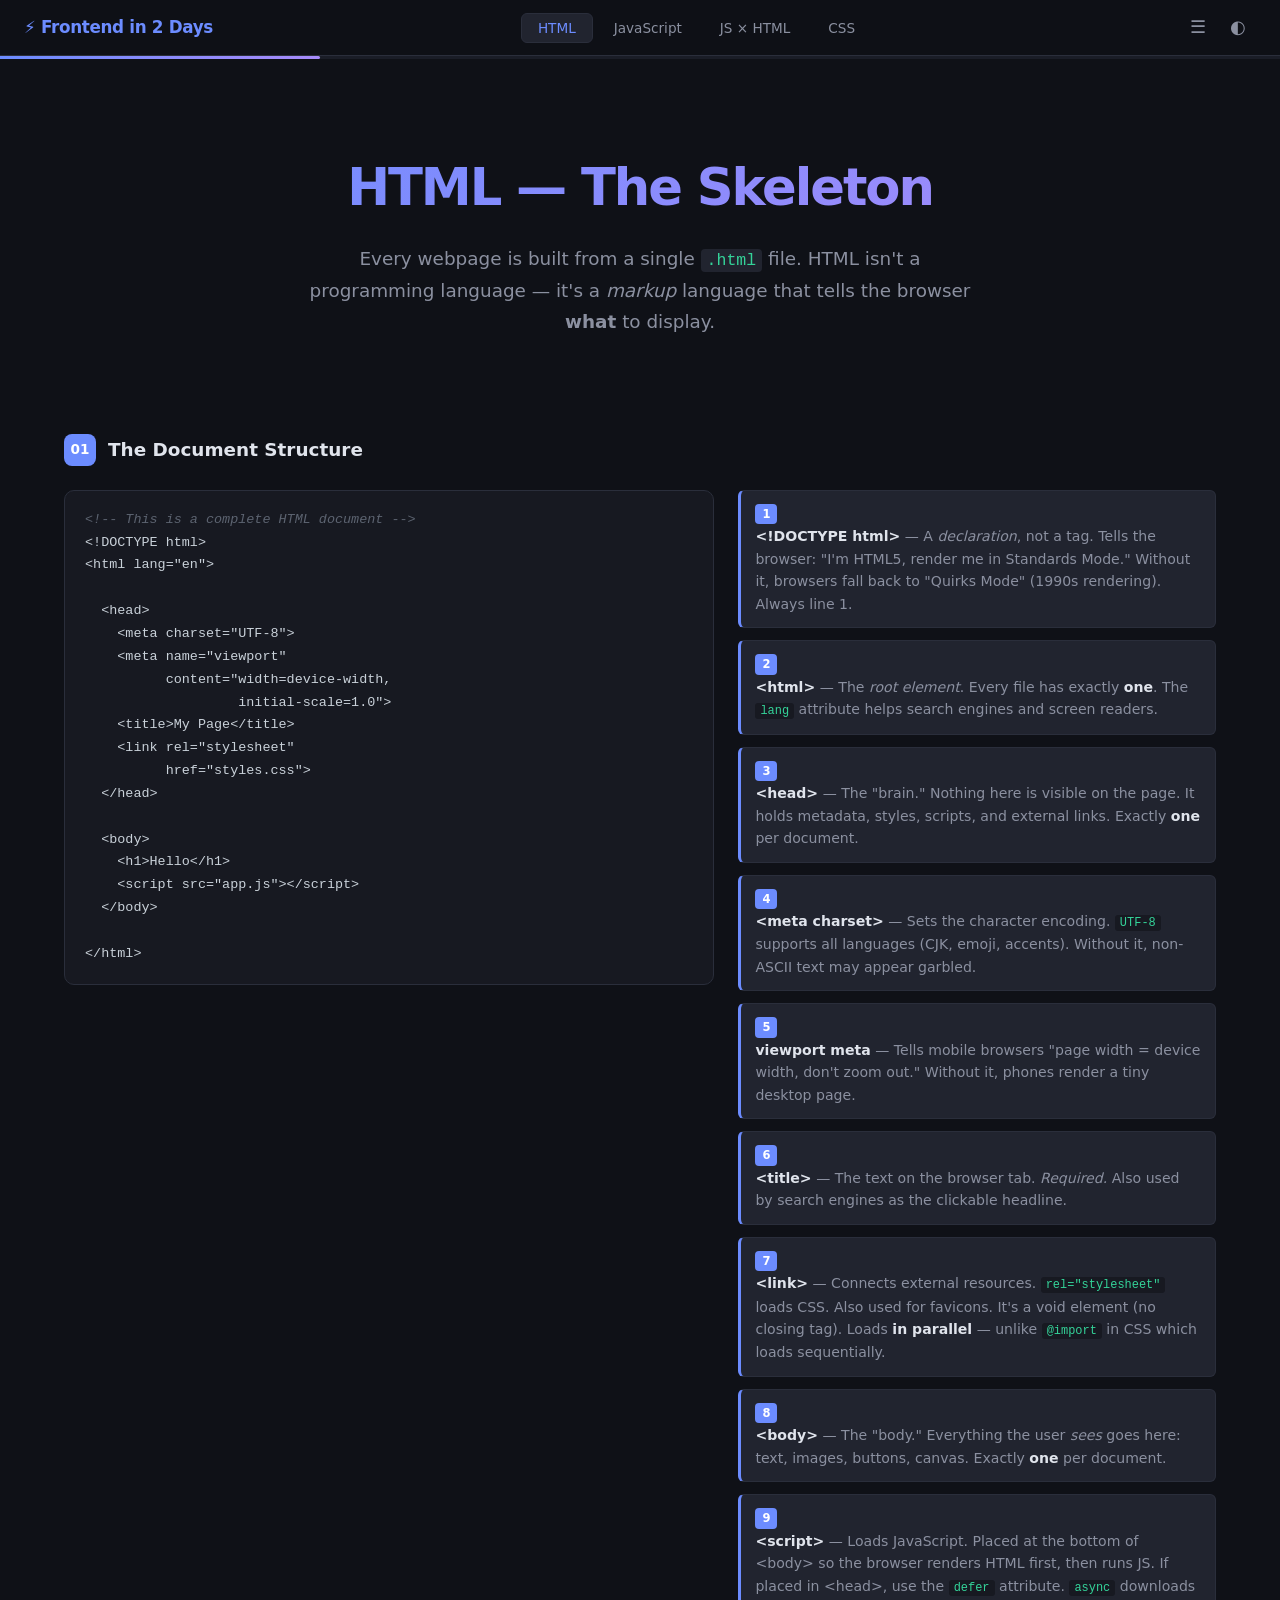
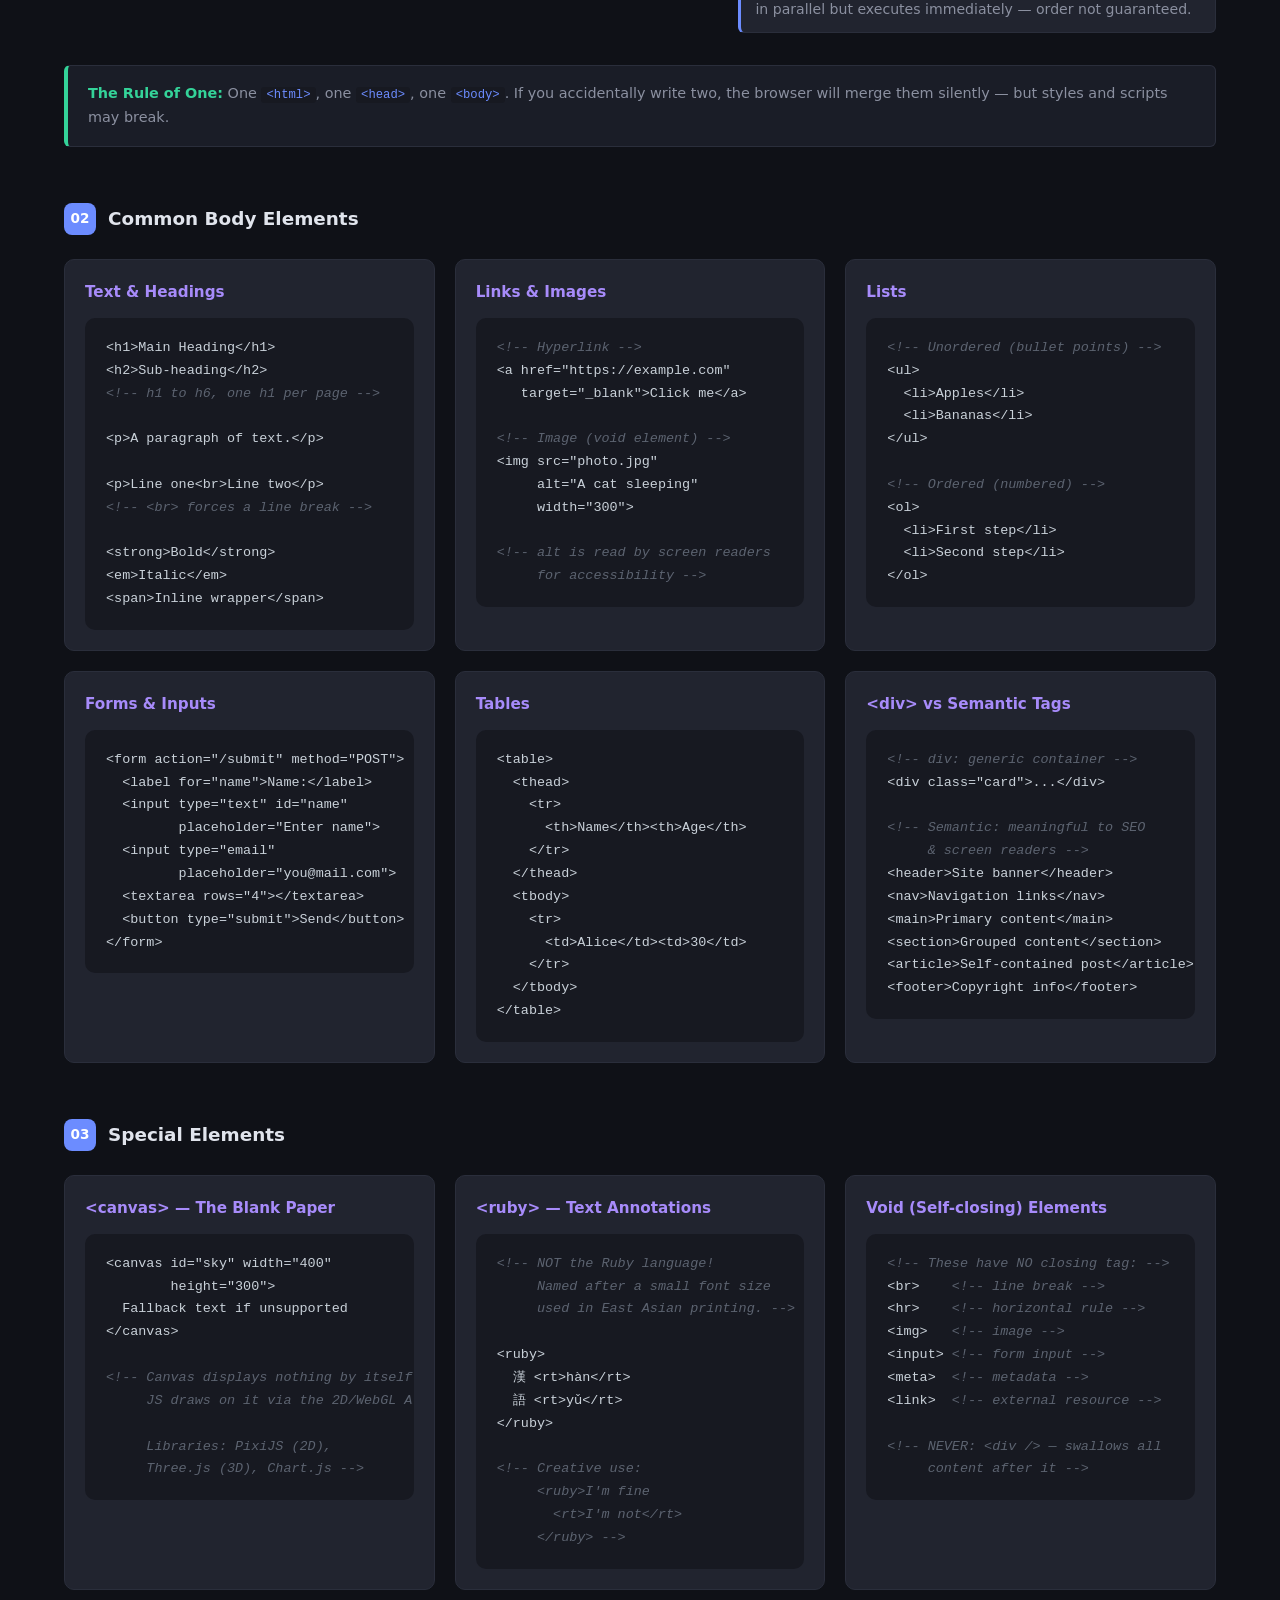
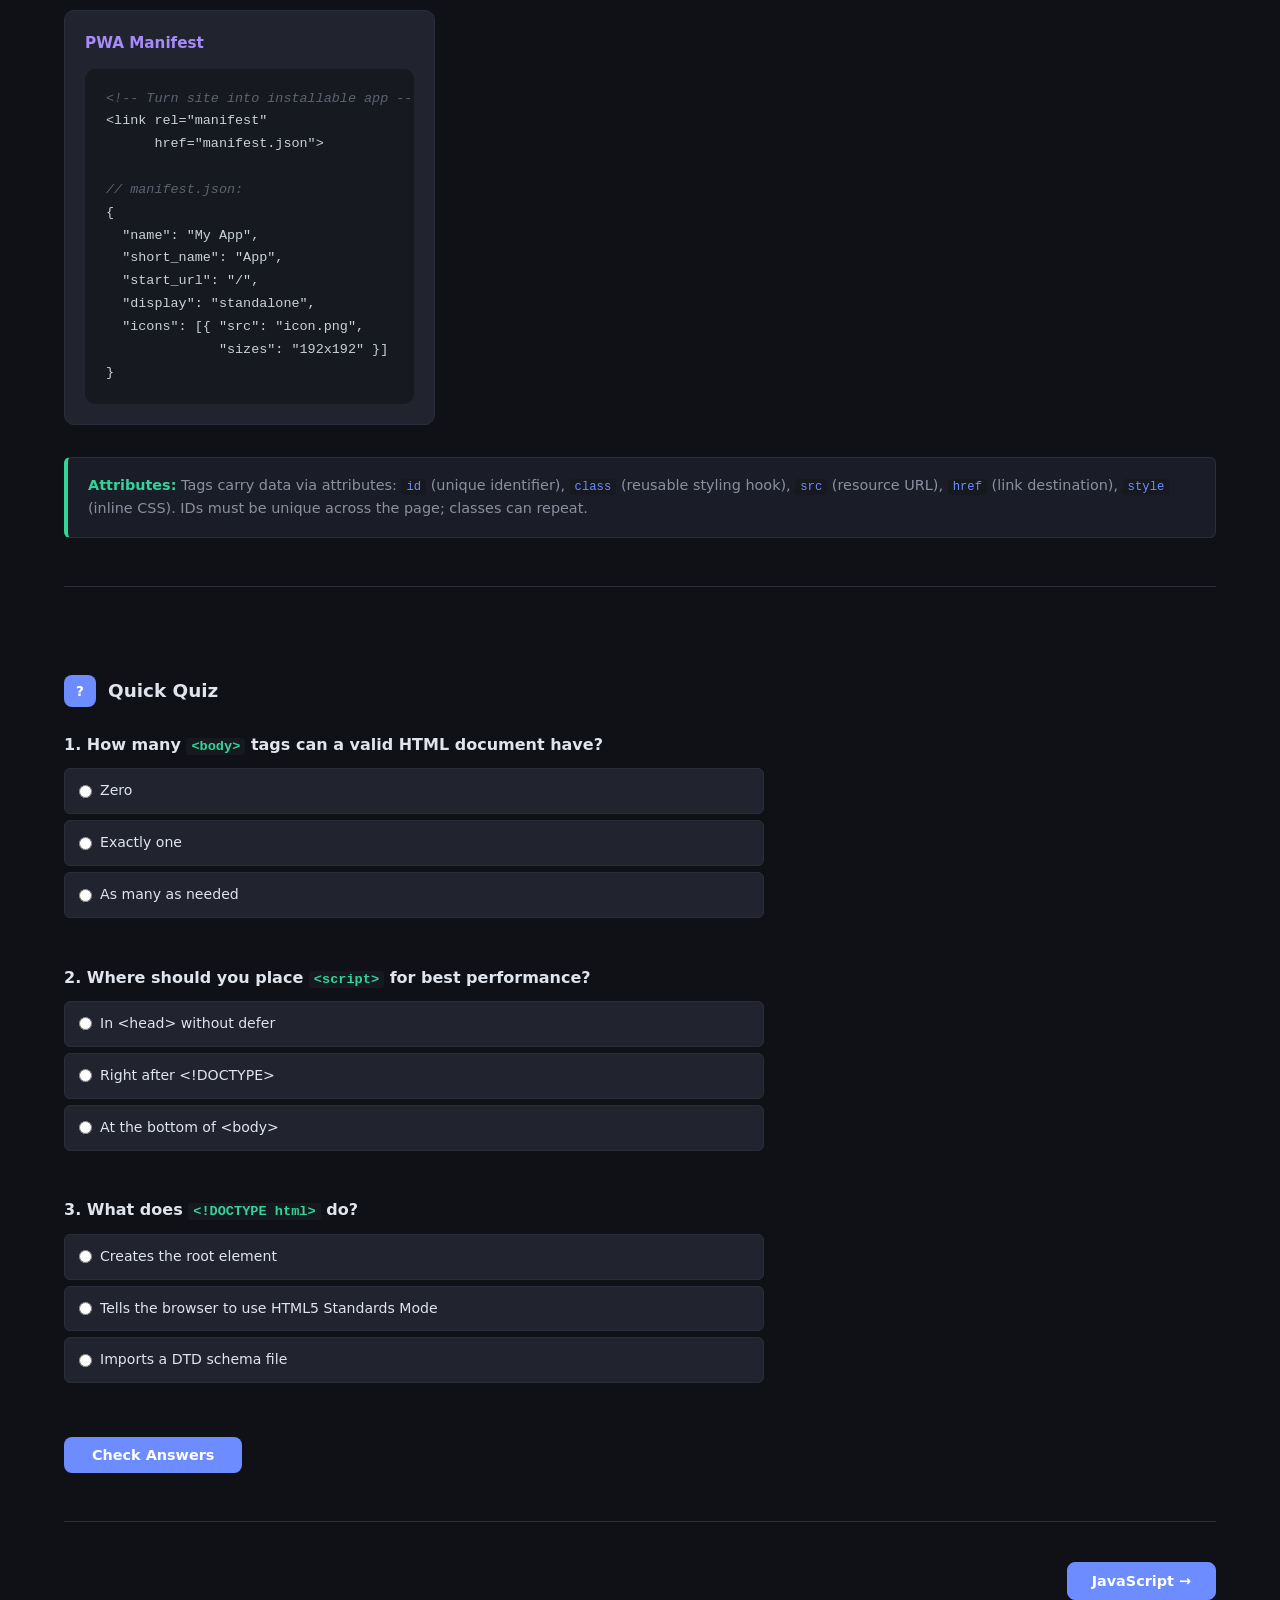
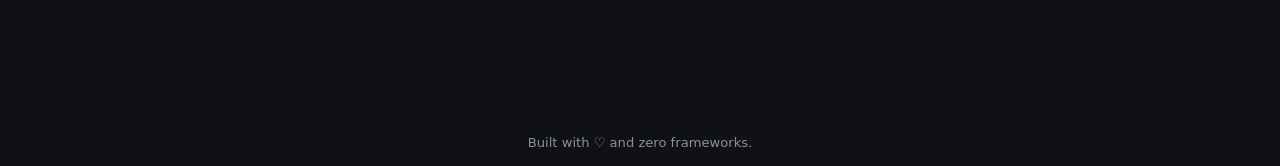
==== commit 62a91a10: "feat(pages): add JavaScript and JS-HTML interaction tutorials" ====
--- a/index.html
+++ b/index.html
@@ -4,1637 +4,16 @@
     <meta charset="UTF-8">
     <meta name="viewport" content="width=device-width, initial-scale=1.0">
     <title>Frontend in 2 Days</title>
+    <meta property="og:title" content="Frontend in 2 Days">
+    <meta property="og:description" content="Interactive HTML/CSS/JS tutorial for developers who already know a typed language.">
+    <meta property="og:type" content="website">
+    <meta property="og:url" content="https://aipeac.github.io/Frontend-in-2-days/">
+    <meta name="twitter:card" content="summary">
+    <link rel="icon" href="data:image/svg+xml,<svg xmlns='http://www.w3.org/2000/svg' viewBox='0 0 100 100'><text y='.9em' font-size='85'>⚡</text></svg>">
     <link rel="stylesheet" href="css/styles.css">
 </head>
 <body>
-
-<!-- ====== TOP NAV BAR ====== -->
-<nav class="topbar">
-    <div class="topbar-brand">Frontend in 2 Days</div>
-    <div class="topbar-tabs">
-        <button class="tab-btn active" data-page="0">1 &middot; HTML</button>
-        <button class="tab-btn" data-page="1">2 &middot; JavaScript</button>
-        <button class="tab-btn" data-page="2">3 &middot; JS &times; HTML</button>
-        <button class="tab-btn" data-page="3">4 &middot; CSS</button>
-    </div>
-</nav>
-
-<!-- ================================================================ -->
-<!-- PAGE 0 — HTML                                                     -->
-<!-- ================================================================ -->
-<section class="page active" id="page-0">
-
-    <!-- HERO -->
-    <div class="hero">
-        <h1>HTML &mdash; The Skeleton</h1>
-        <p class="hero-sub">Every webpage is built from a single <code>.html</code> file. HTML isn&rsquo;t a programming language &mdash; it&rsquo;s a <em>markup</em> language that tells the browser <strong>what</strong> to display.</p>
-    </div>
-
-    <!-- ---- Section: Document Structure ---- -->
-    <div class="section-title"><span class="section-num">01</span> The Document Structure</div>
-
-    <div class="annotated-code">
-        <div class="code-side">
-<pre><code><span class="marker" data-note="n1">&lt;!DOCTYPE html&gt;</span>
-<span class="marker" data-note="n2">&lt;html lang="en"&gt;</span>
-
-  <span class="marker" data-note="n3">&lt;head&gt;</span>
-    <span class="marker" data-note="n4">&lt;meta charset="UTF-8"&gt;</span>
-    <span class="marker" data-note="n5">&lt;meta name="viewport"
-          content="width=device-width,
-                   initial-scale=1.0"&gt;</span>
-    <span class="marker" data-note="n6">&lt;title&gt;My Page&lt;/title&gt;</span>
-    <span class="marker" data-note="n7">&lt;link rel="stylesheet"
-          href="styles.css"&gt;</span>
-  <span class="marker" data-note="n3b">&lt;/head&gt;</span>
-
-  <span class="marker" data-note="n8">&lt;body&gt;</span>
-    &lt;h1&gt;Hello&lt;/h1&gt;
-    <span class="marker" data-note="n9">&lt;script src="app.js"&gt;&lt;/script&gt;</span>
-  <span class="marker" data-note="n8b">&lt;/body&gt;</span>
-
-<span class="marker" data-note="n2b">&lt;/html&gt;</span></code></pre>
-        </div>
-        <div class="note-side">
-            <div class="note" data-note="n1">
-                <span class="note-badge">1</span>
-                <strong>&lt;!DOCTYPE html&gt;</strong> &mdash; A <em>declaration</em>, not a tag. Tells the browser: &ldquo;I&rsquo;m HTML5, render me in Standards Mode.&rdquo; Without it, browsers fall back to &ldquo;Quirks Mode&rdquo; (1990s rendering). Always line&nbsp;1.
-            </div>
-            <div class="note" data-note="n2">
-                <span class="note-badge">2</span>
-                <strong>&lt;html&gt;</strong> &mdash; The <em>root element</em>. Every file has exactly <strong>one</strong>. The <code>lang</code> attribute helps search engines and screen readers.
-            </div>
-            <div class="note" data-note="n3">
-                <span class="note-badge">3</span>
-                <strong>&lt;head&gt;</strong> &mdash; The &ldquo;brain.&rdquo; Nothing here is visible on the page. It holds metadata, styles, scripts, and external links. Exactly <strong>one</strong> per document.
-            </div>
-            <div class="note" data-note="n4">
-                <span class="note-badge">4</span>
-                <strong>&lt;meta charset&gt;</strong> &mdash; Sets the character encoding. <code>UTF-8</code> supports all languages (CJK, emoji, accents). Without it, non-ASCII text may appear garbled.
-            </div>
-            <div class="note" data-note="n5">
-                <span class="note-badge">5</span>
-                <strong>viewport meta</strong> &mdash; Tells mobile browsers &ldquo;page width = device width, don&rsquo;t zoom out.&rdquo; Without it, phones render a tiny desktop page.
-            </div>
-            <div class="note" data-note="n6">
-                <span class="note-badge">6</span>
-                <strong>&lt;title&gt;</strong> &mdash; The text on the browser tab. <em>Required.</em> Also used by search engines as the clickable headline.
-            </div>
-            <div class="note" data-note="n7">
-                <span class="note-badge">7</span>
-                <strong>&lt;link&gt;</strong> &mdash; Connects external resources. <code>rel="stylesheet"</code> loads CSS. Also used for favicons: <code>&lt;link rel="icon" href="favicon.ico"&gt;</code>. It&rsquo;s a void element (no closing tag). Loads <strong>in parallel</strong> &mdash; unlike <code>@import</code> in CSS which loads sequentially.
-            </div>
-            <div class="note" data-note="n8">
-                <span class="note-badge">8</span>
-                <strong>&lt;body&gt;</strong> &mdash; The &ldquo;body.&rdquo; Everything the user <em>sees</em> goes here: text, images, buttons, canvas. Exactly <strong>one</strong> per document.
-            </div>
-            <div class="note" data-note="n9">
-                <span class="note-badge">9</span>
-                <strong>&lt;script&gt;</strong> &mdash; Loads JavaScript. Placed at the bottom of &lt;body&gt; so the browser renders HTML first, then runs JS. If placed in &lt;head&gt;, use the <code>defer</code> attribute. <code>async</code> downloads in parallel but executes immediately &mdash; order is not guaranteed.
-            </div>
-        </div>
-    </div>
-
-    <div class="info-box">
-        <strong>The Rule of One:</strong> One <code>&lt;html&gt;</code>, one <code>&lt;head&gt;</code>, one <code>&lt;body&gt;</code>. If you accidentally write two, the browser will merge them silently &mdash; but styles and scripts may break.
-    </div>
-
-    <!-- ---- Section: Common Body Elements ---- -->
-    <div class="section-title"><span class="section-num">02</span> Common Body Elements</div>
-
-    <div class="two-col">
-        <div class="card">
-            <h3>Text &amp; Headings</h3>
-<pre><code>&lt;h1&gt;Main Heading&lt;/h1&gt;
-&lt;h2&gt;Sub-heading&lt;/h2&gt;
-&lt;!-- h1 to h6, one h1 per page --&gt;
-
-&lt;p&gt;A paragraph of text.&lt;/p&gt;
-
-&lt;p&gt;Line one&lt;br&gt;Line two&lt;/p&gt;
-&lt;!-- &lt;br&gt; forces a line break.
-     HTML5 style: &lt;br&gt;
-     XHTML style: &lt;br /&gt;
-     Both work, pick one, stay consistent --&gt;
-
-&lt;strong&gt;Bold&lt;/strong&gt;
-&lt;em&gt;Italic&lt;/em&gt;
-&lt;span&gt;Inline wrapper&lt;/span&gt;</code></pre>
-        </div>
-
-        <div class="card">
-            <h3>Links &amp; Images</h3>
-<pre><code>&lt;!-- Hyperlink --&gt;
-&lt;a href="https://example.com"
-   target="_blank"&gt;Click me&lt;/a&gt;
-
-&lt;!-- Image (void element, no closing tag) --&gt;
-&lt;img src="photo.jpg"
-     alt="A cat sleeping"
-     width="300"&gt;
-
-&lt;!-- alt: text shown if image fails
-         to load; also read by screen
-         readers for accessibility --&gt;</code></pre>
-        </div>
-
-        <div class="card">
-            <h3>Lists</h3>
-<pre><code>&lt;!-- Unordered (bullet points) --&gt;
-&lt;ul&gt;
-  &lt;li&gt;Apples&lt;/li&gt;
-  &lt;li&gt;Bananas&lt;/li&gt;
-&lt;/ul&gt;
-
-&lt;!-- Ordered (numbered) --&gt;
-&lt;ol&gt;
-  &lt;li&gt;First step&lt;/li&gt;
-  &lt;li&gt;Second step&lt;/li&gt;
-&lt;/ol&gt;</code></pre>
-        </div>
-
-        <div class="card">
-            <h3>Forms &amp; Inputs</h3>
-<pre><code>&lt;form action="/submit" method="POST"&gt;
-  &lt;label for="name"&gt;Name:&lt;/label&gt;
-  &lt;input type="text" id="name"
-         placeholder="Enter name"&gt;
-
-  &lt;input type="email"
-         placeholder="you@mail.com"&gt;
-
-  &lt;textarea rows="4"&gt;&lt;/textarea&gt;
-
-  &lt;button type="submit"&gt;Send&lt;/button&gt;
-&lt;/form&gt;
-
-&lt;!-- input is a void element --&gt;</code></pre>
-        </div>
-
-        <div class="card">
-            <h3>Tables</h3>
-<pre><code>&lt;table&gt;
-  &lt;thead&gt;
-    &lt;tr&gt;
-      &lt;th&gt;Name&lt;/th&gt;
-      &lt;th&gt;Age&lt;/th&gt;
-    &lt;/tr&gt;
-  &lt;/thead&gt;
-  &lt;tbody&gt;
-    &lt;tr&gt;
-      &lt;td&gt;Alice&lt;/td&gt;
-      &lt;td&gt;30&lt;/td&gt;
-    &lt;/tr&gt;
-  &lt;/tbody&gt;
-&lt;/table&gt;</code></pre>
-        </div>
-
-        <div class="card">
-            <h3>&lt;div&gt; vs Semantic Tags</h3>
-<pre><code>&lt;!-- div: generic container. No
-     default style. Use it for
-     grouping, layout, JS hooks --&gt;
-&lt;div class="card"&gt;...&lt;/div&gt;
-
-&lt;!-- Semantic: same as div but
-     meaningful to SEO &amp; screen
-     readers --&gt;
-&lt;header&gt;Site banner&lt;/header&gt;
-&lt;nav&gt;Navigation links&lt;/nav&gt;
-&lt;main&gt;Primary content&lt;/main&gt;
-&lt;section&gt;Grouped content&lt;/section&gt;
-&lt;article&gt;Self-contained post&lt;/article&gt;
-&lt;footer&gt;Copyright info&lt;/footer&gt;</code></pre>
-        </div>
-    </div>
-
-    <!-- ---- Section: Special Elements ---- -->
-    <div class="section-title"><span class="section-num">03</span> Special Elements</div>
-
-    <div class="two-col">
-        <div class="card">
-            <h3>&lt;canvas&gt; &mdash; The Blank Paper</h3>
-<pre><code>&lt;canvas id="sky" width="400"
-        height="300"&gt;
-  Fallback text if unsupported
-&lt;/canvas&gt;
-
-&lt;!-- Canvas itself displays nothing.
-     JavaScript draws on it pixel
-     by pixel via the 2D/WebGL API.
-
-     Think of it as Python's Turtle:
-     moveTo, lineTo, fillRect...
-     but running at 60fps in
-     the browser.
-
-     Libraries: PixiJS (2D),
-     Three.js (3D/WebGL),
-     Chart.js (charts). --&gt;</code></pre>
-        </div>
-
-        <div class="card">
-            <h3>&lt;ruby&gt; &mdash; Text Annotations</h3>
-<pre><code>&lt;!-- NOT the Ruby language!
-     Named after a small font size
-     used in East Asian printing. --&gt;
-
-&lt;ruby&gt;
-  漢 &lt;rt&gt;hàn&lt;/rt&gt;
-  語 &lt;rt&gt;yǔ&lt;/rt&gt;
-&lt;/ruby&gt;
-
-&lt;!-- Renders:
-     hàn  yǔ
-     漢   語
-
-     Creative uses:
-     &lt;ruby&gt;I'm fine
-       &lt;rt&gt;I'm not&lt;/rt&gt;
-     &lt;/ruby&gt; --&gt;</code></pre>
-        </div>
-
-        <div class="card">
-            <h3>Void (Self-closing) Elements</h3>
-<pre><code>&lt;!-- These tags have NO content
-     and NO closing tag: --&gt;
-
-&lt;br&gt;        &lt;!-- line break --&gt;
-&lt;hr&gt;        &lt;!-- horizontal rule --&gt;
-&lt;img&gt;       &lt;!-- image --&gt;
-&lt;input&gt;     &lt;!-- form input --&gt;
-&lt;meta&gt;      &lt;!-- metadata --&gt;
-&lt;link&gt;      &lt;!-- external resource --&gt;
-
-&lt;!-- HTML5: &lt;br&gt;  (recommended)
-     XHTML:  &lt;br /&gt; (required)
-     React/JSX: &lt;br /&gt; (required)
-
-     NEVER: &lt;div /&gt; — this will
-     swallow everything after it --&gt;</code></pre>
-        </div>
-
-        <div class="card">
-            <h3>PWA Manifest</h3>
-<pre><code>&lt;!-- In &lt;head&gt;, link a JSON file
-     that turns your site into an
-     installable "app": --&gt;
-
-&lt;link rel="manifest"
-      href="manifest.json"&gt;
-
-&lt;!-- manifest.json: --&gt;
-{
-  "name": "My App",
-  "short_name": "App",
-  "start_url": "/",
-  "display": "standalone",
-  "icons": [{ "src": "icon.png",
-              "sizes": "192x192" }]
-}</code></pre>
-        </div>
-    </div>
-
-    <div class="info-box">
-        <strong>HTML Comments:</strong> <code>&lt;!-- anything here --&gt;</code> &mdash; invisible to users, visible in source code. Use for notes and temporarily disabling code.
-    </div>
-
-    <div class="info-box">
-        <strong>Attributes:</strong> Tags carry data via attributes: <code>id</code> (unique identifier), <code>class</code> (reusable styling hook), <code>src</code> (resource URL), <code>href</code> (link destination), <code>style</code> (inline CSS). IDs must be unique across the page; classes can repeat.
-    </div>
-
-    <div class="nav-bottom">
-        <span></span>
-        <button class="nav-btn next-btn" data-target="1">Next: JavaScript &rarr;</button>
-    </div>
-</section>
-
-<!-- ================================================================ -->
-<!-- PAGE 1 — JAVASCRIPT                                               -->
-<!-- ================================================================ -->
-<section class="page" id="page-1">
-    <div class="hero">
-        <h1>JavaScript &mdash; The Soul</h1>
-        <p class="hero-sub">JS makes pages <em>interactive</em>. It runs in the browser (or on servers via Node.js). If you know Dart, most syntax will feel familiar &mdash; JS is also C-family, dynamically typed, and supports async/await.</p>
-    </div>
-
-    <!-- ---- Variables & Types ---- -->
-    <div class="section-title"><span class="section-num">01</span> Variables &amp; Types</div>
-
-    <div class="annotated-code">
-        <div class="code-side">
-<pre><code><span class="kw">// Three ways to declare variables</span>
-<span class="marker" data-note="v1"><span class="kw">let</span> count = 0;</span>        <span class="cmt">// mutable, block-scoped</span>
-<span class="marker" data-note="v2"><span class="kw">const</span> PI = 3.14159;</span>  <span class="cmt">// immutable binding</span>
-<span class="marker" data-note="v3"><span class="kw">var</span> legacy = true;</span>   <span class="cmt">// function-scoped (avoid)</span>
-
-<span class="kw">// Primitive types</span>
-<span class="kw">let</span> str   = <span class="str">"hello"</span>;         <span class="cmt">// String</span>
-<span class="kw">let</span> num   = 42;              <span class="cmt">// Number (int+float)</span>
-<span class="kw">let</span> big   = 9007199254740993<span class="kw">n</span>; <span class="cmt">// BigInt</span>
-<span class="kw">let</span> flag  = <span class="kw">true</span>;            <span class="cmt">// Boolean</span>
-<span class="kw">let</span> empty = <span class="kw">null</span>;            <span class="cmt">// intentional nothing</span>
-<span class="kw">let</span> nope;                    <span class="cmt">// undefined</span>
-<span class="kw">let</span> id    = <span class="fn">Symbol</span>(<span class="str">"id"</span>);   <span class="cmt">// unique token</span>
-
-<span class="kw">// Reference types</span>
-<span class="kw">let</span> arr = [1, 2, 3];
-<span class="kw">let</span> obj = { name: <span class="str">"Alice"</span>, age: 30 };</code></pre>
-        </div>
-        <div class="note-side">
-            <div class="note" data-note="v1">
-                <span class="note-badge">let</span>
-                Block-scoped (<code>{}</code>). Use this for any variable that changes. Like Dart&rsquo;s <code>var</code>.
-            </div>
-            <div class="note" data-note="v2">
-                <span class="note-badge">const</span>
-                The <em>binding</em> can&rsquo;t be reassigned. But if it&rsquo;s an object/array, properties inside <em>can</em> still change. Like Dart&rsquo;s <code>final</code>.
-            </div>
-            <div class="note" data-note="v3">
-                <span class="note-badge">var</span>
-                Function-scoped, gets &ldquo;hoisted&rdquo; to the top. Legacy &mdash; avoid in modern code. Doesn&rsquo;t exist in Dart.
-            </div>
-        </div>
-    </div>
-
-    <div class="info-box warn">
-        <strong>JS Gotcha &mdash; <code>==</code> vs <code>===</code></strong><br>
-        <code>"5" == 5</code> is <code>true</code> (type coercion). <code>"5" === 5</code> is <code>false</code> (strict). <strong>Always use <code>===</code></strong> unless you specifically need coercion. Dart only has <code>==</code> (no coercion).
-    </div>
-
-    <!-- ---- Functions ---- -->
-    <div class="section-title"><span class="section-num">02</span> Functions</div>
-
-    <div class="two-col">
-        <div class="card">
-            <h3>Regular Functions</h3>
-<pre><code><span class="cmt">// Declaration (hoisted)</span>
-<span class="kw">function</span> <span class="fn">greet</span>(name) {
-  <span class="kw">return</span> <span class="str">`Hello, ${name}!`</span>;
-}
-
-<span class="cmt">// Expression (not hoisted)</span>
-<span class="kw">const</span> <span class="fn">greet2</span> = <span class="kw">function</span>(name) {
-  <span class="kw">return</span> <span class="str">`Hi, ${name}!`</span>;
-};
-
-<span class="cmt">// Default parameters</span>
-<span class="kw">function</span> <span class="fn">power</span>(base, exp = 2) {
-  <span class="kw">return</span> base ** exp;
-}
-<span class="fn">power</span>(3);    <span class="cmt">// 9</span>
-<span class="fn">power</span>(3, 3); <span class="cmt">// 27</span></code></pre>
-        </div>
-
-        <div class="card">
-            <h3>Arrow Functions (=&gt;)</h3>
-<pre><code><span class="cmt">// Like Dart's (x) => x * 2</span>
-<span class="kw">const</span> <span class="fn">double</span> = (x) => x * 2;
-
-<span class="cmt">// With body block</span>
-<span class="kw">const</span> <span class="fn">add</span> = (a, b) => {
-  <span class="kw">const</span> sum = a + b;
-  <span class="kw">return</span> sum;
-};
-
-<span class="cmt">// Single param: parens optional</span>
-<span class="kw">const</span> <span class="fn">square</span> = x => x * x;
-
-<span class="cmt">// No params: empty parens</span>
-<span class="kw">const</span> <span class="fn">now</span> = () => Date.now();
-
-<span class="cmt">// Key difference from Dart:
-// Arrow functions do NOT have
-// their own `this` context.</span></code></pre>
-        </div>
-    </div>
-
-    <!-- ---- Modern Syntax ---- -->
-    <div class="section-title"><span class="section-num">03</span> ES6+ Modern Syntax</div>
-
-    <div class="two-col">
-        <div class="card">
-            <h3>Template Literals</h3>
-<pre><code><span class="kw">const</span> name = <span class="str">"World"</span>;
-
-<span class="cmt">// Backticks allow interpolation
-// (like Dart's $variable)</span>
-<span class="kw">const</span> msg = <span class="str">`Hello, ${name}!`</span>;
-
-<span class="cmt">// Multi-line strings</span>
-<span class="kw">const</span> html = <span class="str">`
-  &lt;div&gt;
-    &lt;p&gt;${msg}&lt;/p&gt;
-  &lt;/div&gt;
-`</span>;</code></pre>
-        </div>
-
-        <div class="card">
-            <h3>Destructuring</h3>
-<pre><code><span class="cmt">// Object destructuring</span>
-<span class="kw">const</span> user = { name: <span class="str">"A"</span>, age: 25 };
-<span class="kw">const</span> { name, age } = user;
-
-<span class="cmt">// Array destructuring</span>
-<span class="kw">const</span> [first, second] = [10, 20];
-
-<span class="cmt">// With defaults</span>
-<span class="kw">const</span> { role = <span class="str">"user"</span> } = user;
-
-<span class="cmt">// Rename on destructure</span>
-<span class="kw">const</span> { name: userName } = user;</code></pre>
-        </div>
-
-        <div class="card">
-            <h3>Spread &amp; Rest</h3>
-<pre><code><span class="cmt">// Spread: unpack into new value</span>
-<span class="kw">const</span> a = [1, 2, 3];
-<span class="kw">const</span> b = [...a, 4, 5]; <span class="cmt">// [1,2,3,4,5]</span>
-
-<span class="kw">const</span> obj1 = { x: 1 };
-<span class="kw">const</span> obj2 = { ...obj1, y: 2 };
-<span class="cmt">// { x: 1, y: 2 }</span>
-
-<span class="cmt">// Rest: collect remaining args</span>
-<span class="kw">function</span> <span class="fn">sum</span>(...nums) {
-  <span class="kw">return</span> nums.reduce((a, b) => a + b);
-}
-<span class="fn">sum</span>(1, 2, 3); <span class="cmt">// 6</span></code></pre>
-        </div>
-
-        <div class="card">
-            <h3>Optional Chaining &amp; Nullish</h3>
-<pre><code><span class="kw">const</span> user = { profile: <span class="kw">null</span> };
-
-<span class="cmt">// ?. — safe navigation
-// (same as Dart's ?.)</span>
-user.profile?.avatar; <span class="cmt">// undefined</span>
-
-<span class="cmt">// ?? — nullish coalescing
-// returns right side if left
-// is null or undefined
-// (same as Dart's ??)</span>
-<span class="kw">const</span> name = user.name ?? <span class="str">"Guest"</span>;
-
-<span class="cmt">// Difference from ||:
-// "" || "default"  → "default"
-// "" ?? "default"  → ""
-// (|| treats "", 0, false as
-//  falsy; ?? only null/undefined)</span></code></pre>
-        </div>
-    </div>
-
-    <!-- ---- Array Methods ---- -->
-    <div class="section-title"><span class="section-num">04</span> Array Methods (Very Common)</div>
-
-    <div class="two-col">
-        <div class="card">
-            <h3>Transforming</h3>
-<pre><code><span class="kw">const</span> nums = [1, 2, 3, 4, 5];
-
-<span class="cmt">// map — transform each element
-// Like Dart's .map()</span>
-nums.map(n => n * 2);
-<span class="cmt">// [2, 4, 6, 8, 10]</span>
-
-<span class="cmt">// filter — keep matching
-// Like Dart's .where()</span>
-nums.filter(n => n > 3);
-<span class="cmt">// [4, 5]</span>
-
-<span class="cmt">// reduce — accumulate to one value
-// Like Dart's .fold()</span>
-nums.reduce((sum, n) => sum + n, 0);
-<span class="cmt">// 15</span>
-
-<span class="cmt">// find — first match (or undefined)
-// Like Dart's .firstWhere()</span>
-nums.find(n => n > 3); <span class="cmt">// 4</span></code></pre>
-        </div>
-
-        <div class="card">
-            <h3>Mutating &amp; Checking</h3>
-<pre><code><span class="kw">const</span> arr = [<span class="str">"a"</span>, <span class="str">"b"</span>];
-
-<span class="cmt">// Add/remove</span>
-arr.push(<span class="str">"c"</span>);    <span class="cmt">// end → ["a","b","c"]</span>
-arr.pop();        <span class="cmt">// end → ["a","b"]</span>
-arr.unshift(<span class="str">"z"</span>); <span class="cmt">// start → ["z","a","b"]</span>
-arr.shift();      <span class="cmt">// start → ["a","b"]</span>
-
-<span class="cmt">// splice(index, deleteCount, ...items)</span>
-arr.splice(1, 0, <span class="str">"x"</span>);
-<span class="cmt">// insert "x" at index 1</span>
-
-<span class="cmt">// Checking</span>
-arr.includes(<span class="str">"a"</span>);  <span class="cmt">// true</span>
-arr.indexOf(<span class="str">"b"</span>);   <span class="cmt">// 1 (-1 if not found)</span>
-arr.every(x => x); <span class="cmt">// all truthy?</span>
-arr.some(x => x);  <span class="cmt">// any truthy?</span>
-
-<span class="cmt">// for...of (like Dart for-in)</span>
-<span class="kw">for</span> (<span class="kw">const</span> item <span class="kw">of</span> arr) {
-  console.log(item);
-}</code></pre>
-        </div>
-    </div>
-
-    <!-- ---- Async ---- -->
-    <div class="section-title"><span class="section-num">05</span> Async (You Know Dart &mdash; Here&rsquo;s The JS Version)</div>
-
-    <div class="two-col">
-        <div class="card">
-            <h3>Promises &amp; async/await</h3>
-<pre><code><span class="cmt">// A Promise is like Dart's Future</span>
-<span class="kw">const</span> p = <span class="kw">new</span> Promise((resolve, reject) => {
-  setTimeout(() => resolve(<span class="str">"done"</span>), 1000);
-});
-
-<span class="cmt">// .then/.catch — like Dart's Future API</span>
-p.then(val => console.log(val))
- .catch(err => console.error(err));
-
-<span class="cmt">// async/await — identical to Dart</span>
-<span class="kw">async function</span> <span class="fn">fetchData</span>() {
-  <span class="kw">try</span> {
-    <span class="kw">const</span> res = <span class="kw">await</span> fetch(<span class="str">"/api/data"</span>);
-    <span class="kw">const</span> json = <span class="kw">await</span> res.json();
-    <span class="kw">return</span> json;
-  } <span class="kw">catch</span> (err) {
-    console.error(err);
-  }
-}
-
-<span class="cmt">// Promise.all — parallel
-// (like Dart's Future.wait)</span>
-<span class="kw">const</span> [a, b] = <span class="kw">await</span> Promise.all([
-  fetch(<span class="str">"/api/1"</span>),
-  fetch(<span class="str">"/api/2"</span>)
-]);</code></pre>
-        </div>
-
-        <div class="card">
-            <h3>fetch() — HTTP Requests</h3>
-<pre><code><span class="cmt">// GET request</span>
-<span class="kw">const</span> res = <span class="kw">await</span> fetch(<span class="str">"/api/users"</span>);
-<span class="kw">const</span> users = <span class="kw">await</span> res.json();
-
-<span class="cmt">// POST request with JSON body</span>
-<span class="kw">await</span> fetch(<span class="str">"/api/users"</span>, {
-  method: <span class="str">"POST"</span>,
-  headers: {
-    <span class="str">"Content-Type"</span>: <span class="str">"application/json"</span>
-  },
-  body: JSON.stringify({
-    name: <span class="str">"Alice"</span>,
-    email: <span class="str">"a@b.com"</span>
-  })
-});
-
-<span class="cmt">// Check response status</span>
-<span class="kw">if</span> (!res.ok) {
-  <span class="kw">throw new</span> Error(<span class="str">`HTTP ${res.status}`</span>);
-}</code></pre>
-        </div>
-    </div>
-
-    <!-- ---- Modules ---- -->
-    <div class="section-title"><span class="section-num">06</span> Modules (import / export)</div>
-
-    <div class="annotated-code">
-        <div class="code-side">
-<pre><code><span class="cmt">// ─── math.js ───</span>
-<span class="kw">export function</span> <span class="fn">add</span>(a, b) {
-  <span class="kw">return</span> a + b;
-}
-<span class="kw">export const</span> PI = 3.14;
-<span class="kw">export default class</span> <span class="fn">Calculator</span> { }
-
-<span class="cmt">// ─── app.js ───</span>
-<span class="marker" data-note="m1"><span class="kw">import</span> Calculator <span class="kw">from</span> <span class="str">'./math.js'</span>;</span>
-<span class="marker" data-note="m2"><span class="kw">import</span> { add, PI } <span class="kw">from</span> <span class="str">'./math.js'</span>;</span>
-<span class="marker" data-note="m3"><span class="kw">import</span> * <span class="kw">as</span> math <span class="kw">from</span> <span class="str">'./math.js'</span>;</span>
-
-<span class="cmt">// In HTML, you need type="module":</span>
-<span class="cmt">// &lt;script type="module" src="app.js"&gt;</span></code></pre>
-        </div>
-        <div class="note-side">
-            <div class="note" data-note="m1">
-                <span class="note-badge">default</span>
-                Default export &mdash; no braces needed. Each file can have one default. Like Dart&rsquo;s typical one-class-per-file pattern.
-            </div>
-            <div class="note" data-note="m2">
-                <span class="note-badge">named</span>
-                Named exports &mdash; use braces. A file can have many. Like Dart&rsquo;s <code>show</code> directive.
-            </div>
-            <div class="note" data-note="m3">
-                <span class="note-badge">namespace</span>
-                Import everything as a namespace object. Access via <code>math.add()</code>, <code>math.PI</code>.
-            </div>
-        </div>
-    </div>
-
-    <!-- ---- Classes & Objects ---- -->
-    <div class="section-title"><span class="section-num">07</span> Classes &amp; Objects</div>
-
-    <div class="two-col">
-        <div class="card">
-            <h3>Classes (Very Similar to Dart)</h3>
-<pre><code><span class="kw">class</span> <span class="fn">Animal</span> {
-  <span class="cmt">// Constructor</span>
-  constructor(name) {
-    <span class="kw">this</span>.name = name; <span class="cmt">// no "late" needed</span>
-  }
-
-  <span class="cmt">// Method</span>
-  speak() {
-    <span class="kw">return</span> <span class="str">`${<span class="kw">this</span>.name} makes sound`</span>;
-  }
-
-  <span class="cmt">// Getter</span>
-  <span class="kw">get</span> info() { <span class="kw">return</span> <span class="kw">this</span>.name; }
-
-  <span class="cmt">// Static method</span>
-  <span class="kw">static</span> create(n) {
-    <span class="kw">return new</span> <span class="fn">Animal</span>(n);
-  }
-}
-
-<span class="cmt">// Inheritance</span>
-<span class="kw">class</span> <span class="fn">Dog</span> <span class="kw">extends</span> <span class="fn">Animal</span> {
-  constructor(name, breed) {
-    <span class="kw">super</span>(name); <span class="cmt">// must call super()</span>
-    <span class="kw">this</span>.breed = breed;
-  }
-}
-
-<span class="kw">const</span> d = <span class="kw">new</span> <span class="fn">Dog</span>(<span class="str">"Rex"</span>, <span class="str">"Lab"</span>);
-d.speak(); <span class="cmt">// "Rex makes sound"</span></code></pre>
-        </div>
-
-        <div class="card">
-            <h3>Object Tricks</h3>
-<pre><code><span class="cmt">// Shorthand properties</span>
-<span class="kw">const</span> x = 1, y = 2;
-<span class="kw">const</span> pt = { x, y }; <span class="cmt">// { x: 1, y: 2 }</span>
-
-<span class="cmt">// Computed property names</span>
-<span class="kw">const</span> key = <span class="str">"color"</span>;
-<span class="kw">const</span> obj = { [key]: <span class="str">"red"</span> };
-<span class="cmt">// { color: "red" }</span>
-
-<span class="cmt">// Object.keys / values / entries</span>
-Object.keys(obj);
-<span class="cmt">// ["color"]</span>
-Object.values(obj);
-<span class="cmt">// ["red"]</span>
-Object.entries(obj);
-<span class="cmt">// [["color", "red"]]</span>
-
-<span class="cmt">// JSON ↔ Object</span>
-<span class="kw">const</span> json = JSON.stringify(obj);
-<span class="kw">const</span> back = JSON.parse(json);
-
-<span class="cmt">// typeof — check type at runtime</span>
-<span class="kw">typeof</span> <span class="str">"hi"</span>  <span class="cmt">// "string"</span>
-<span class="kw">typeof</span> 42    <span class="cmt">// "number"</span>
-<span class="kw">typeof</span> <span class="kw">null</span>  <span class="cmt">// "object" ← famous bug</span></code></pre>
-        </div>
-    </div>
-
-    <!-- ---- Error Handling ---- -->
-    <div class="section-title"><span class="section-num">08</span> Error Handling</div>
-
-    <div class="card" style="max-width:700px;margin:0 auto 2rem">
-<pre><code><span class="cmt">// try / catch / finally — identical to Dart</span>
-<span class="kw">try</span> {
-  <span class="kw">const</span> data = JSON.parse(badInput);
-} <span class="kw">catch</span> (err) {
-  console.error(err.message);
-} <span class="kw">finally</span> {
-  <span class="cmt">// always runs, like Dart's finally</span>
-}
-
-<span class="cmt">// Throw custom errors</span>
-<span class="kw">throw new</span> Error(<span class="str">"Something went wrong"</span>);
-
-<span class="cmt">// Custom error class</span>
-<span class="kw">class</span> <span class="fn">NotFoundError</span> <span class="kw">extends</span> Error {
-  constructor(id) {
-    <span class="kw">super</span>(<span class="str">`Item ${id} not found`</span>);
-    <span class="kw">this</span>.name = <span class="str">"NotFoundError"</span>;
-  }
-}</code></pre>
-    </div>
-
-    <div class="nav-bottom">
-        <button class="nav-btn prev-btn" data-target="0">&larr; Prev: HTML</button>
-        <button class="nav-btn next-btn" data-target="2">Next: JS &times; HTML &rarr;</button>
-    </div>
-</section>
-
-<!-- ================================================================ -->
-<!-- PAGE 2 — JS × HTML (DOM MANIPULATION)                             -->
-<!-- ================================================================ -->
-<section class="page" id="page-2">
-    <div class="hero">
-        <h1>JS &times; HTML &mdash; The Bridge</h1>
-        <p class="hero-sub">When the browser parses your <code>.html</code> file, it builds a <strong>DOM tree</strong> in memory. The DOM is not defined anywhere in your HTML &mdash; it&rsquo;s a live object model the browser constructs. JavaScript talks to the page by reading and modifying this tree.</p>
-    </div>
-
-    <div class="info-box">
-        <strong>Sources vs Elements (F12):</strong> The <em>Sources</em> panel shows your original static files (the &ldquo;blueprint&rdquo;). The <em>Elements</em> panel shows the live DOM tree (the &ldquo;building&rdquo;). If JS adds a <code>&lt;div&gt;</code> at runtime, it appears in Elements but not in Sources.
-    </div>
-
-    <!-- ---- Finding Elements ---- -->
-    <div class="section-title"><span class="section-num">01</span> Finding Elements</div>
-
-    <div class="annotated-code">
-        <div class="code-side">
-<pre><code><span class="cmt">// By ID — fastest, returns one element</span>
-<span class="kw">const</span> title = document.<span class="fn">getElementById</span>(<span class="str">"title"</span>);
-
-<span class="cmt">// By CSS selector — very flexible</span>
-<span class="kw">const</span> btn = document.<span class="fn">querySelector</span>(<span class="str">".btn"</span>);
-<span class="cmt">// Returns first match</span>
-
-<span class="kw">const</span> all = document.<span class="fn">querySelectorAll</span>(<span class="str">"li"</span>);
-<span class="cmt">// Returns NodeList (array-like)</span>
-
-<span class="cmt">// By class name — returns HTMLCollection</span>
-<span class="kw">const</span> items = document
-  .<span class="fn">getElementsByClassName</span>(<span class="str">"item"</span>);
-
-<span class="cmt">// By tag name</span>
-<span class="kw">const</span> paras = document
-  .<span class="fn">getElementsByTagName</span>(<span class="str">"p"</span>);
-
-<span class="cmt">// Console shortcut (F12 only):</span>
-<span class="cmt">// $("selector")  = querySelector</span>
-<span class="cmt">// $$("selector") = querySelectorAll</span>
-<span class="cmt">// $0 = currently selected element</span>
-<span class="cmt">// $_ = last expression result</span></code></pre>
-        </div>
-        <div class="note-side">
-            <div class="note" data-note="">
-                <span class="note-badge">tip</span>
-                Think of <code>document</code> as the root of the DOM tree. Every query starts from here. <code>querySelector</code> accepts any CSS selector &mdash; <code>#id</code>, <code>.class</code>, <code>div > p</code>, <code>[data-x]</code>.
-            </div>
-            <div class="note" data-note="">
-                <span class="note-badge">⚠️</span>
-                <code>getElementsByClassName</code> returns a <em>live</em> collection &mdash; it updates automatically when the DOM changes. <code>querySelectorAll</code> returns a <em>static</em> snapshot.
-            </div>
-        </div>
-    </div>
-
-    <!-- ---- Modifying Elements ---- -->
-    <div class="section-title"><span class="section-num">02</span> Modifying Elements</div>
-
-    <div class="two-col">
-        <div class="card">
-            <h3>Content &amp; Attributes</h3>
-<pre><code><span class="kw">const</span> el = document.<span class="fn">querySelector</span>(<span class="str">"h1"</span>);
-
-<span class="cmt">// Change text (safe, no HTML parsing)</span>
-el.innerText = <span class="str">"New Title"</span>;
-
-<span class="cmt">// Change HTML (parses tags!)</span>
-el.innerHTML = <span class="str">"&lt;em&gt;Fancy&lt;/em&gt; Title"</span>;
-
-<span class="cmt">// Read/set attributes</span>
-el.getAttribute(<span class="str">"id"</span>);
-el.setAttribute(<span class="str">"id"</span>, <span class="str">"main-title"</span>);
-el.removeAttribute(<span class="str">"style"</span>);
-
-<span class="cmt">// Data attributes</span>
-<span class="cmt">// HTML: &lt;div data-user-id="42"&gt;</span>
-el.dataset.userId; <span class="cmt">// "42"</span></code></pre>
-        </div>
-
-        <div class="card">
-            <h3>Styles &amp; Classes</h3>
-<pre><code><span class="kw">const</span> box = document.<span class="fn">querySelector</span>(<span class="str">".box"</span>);
-
-<span class="cmt">// Inline styles (camelCase!)</span>
-box.style.backgroundColor = <span class="str">"red"</span>;
-box.style.fontSize = <span class="str">"20px"</span>;
-box.style.display = <span class="str">"none"</span>; <span class="cmt">// hide</span>
-
-<span class="cmt">// Class manipulation (preferred)</span>
-box.classList.add(<span class="str">"active"</span>);
-box.classList.remove(<span class="str">"hidden"</span>);
-box.classList.toggle(<span class="str">"dark"</span>);
-<span class="cmt">// toggle: adds if missing,
-//         removes if present</span>
-
-box.classList.contains(<span class="str">"active"</span>);
-<span class="cmt">// true or false</span></code></pre>
-        </div>
-    </div>
-
-    <!-- ---- Events ---- -->
-    <div class="section-title"><span class="section-num">03</span> Events (Making Things Happen)</div>
-
-    <div class="annotated-code">
-        <div class="code-side">
-<pre><code><span class="kw">const</span> btn = document.<span class="fn">querySelector</span>(<span class="str">"#btn"</span>);
-
-<span class="cmt">// Add event listener</span>
-btn.<span class="fn">addEventListener</span>(<span class="str">"click"</span>, (event) => {
-  console.log(<span class="str">"Clicked!"</span>, event.target);
-});
-
-<span class="cmt">// Common event types:</span>
-<span class="cmt">// "click"      — mouse click</span>
-<span class="cmt">// "dblclick"   — double click</span>
-<span class="cmt">// "mouseover"  — hover in</span>
-<span class="cmt">// "mouseout"   — hover out</span>
-<span class="cmt">// "keydown"    — key pressed</span>
-<span class="cmt">// "keyup"      — key released</span>
-<span class="cmt">// "input"      — text input changed</span>
-<span class="cmt">// "submit"     — form submitted</span>
-<span class="cmt">// "change"     — value changed (select/checkbox)</span>
-<span class="cmt">// "scroll"     — user scrolled</span>
-<span class="cmt">// "load"       — resource finished loading</span>
-<span class="cmt">// "DOMContentLoaded" — HTML parsed</span>
-
-<span class="cmt">// Remove listener</span>
-<span class="kw">const</span> handler = () => console.log(<span class="str">"hi"</span>);
-btn.<span class="fn">addEventListener</span>(<span class="str">"click"</span>, handler);
-btn.<span class="fn">removeEventListener</span>(<span class="str">"click"</span>, handler);
-<span class="cmt">// Must pass the same function reference!</span></code></pre>
-        </div>
-        <div class="note-side">
-            <div class="note" data-note="">
-                <span class="note-badge">event</span>
-                The <code>event</code> object contains metadata: <code>event.target</code> (which element was clicked), <code>event.key</code> (which key was pressed), <code>event.preventDefault()</code> (stop default behavior like form submit).
-            </div>
-            <div class="note" data-note="">
-                <span class="note-badge">delegation</span>
-                Instead of adding listeners to 100 list items, add one to the parent <code>&lt;ul&gt;</code> and check <code>event.target</code>. This is called <strong>event delegation</strong> &mdash; much more efficient.
-            </div>
-        </div>
-    </div>
-
-    <!-- ---- Creating & Removing ---- -->
-    <div class="section-title"><span class="section-num">04</span> Creating &amp; Removing Elements</div>
-
-    <div class="card" style="max-width:700px;margin:0 auto 2rem">
-<pre><code><span class="cmt">// Create a new element</span>
-<span class="kw">const</span> div = document.<span class="fn">createElement</span>(<span class="str">"div"</span>);
-div.className = <span class="str">"card"</span>;
-div.innerText = <span class="str">"I was born in JS!"</span>;
-
-<span class="cmt">// Append to the DOM tree</span>
-document.body.<span class="fn">appendChild</span>(div);
-
-<span class="cmt">// Insert before a specific element</span>
-<span class="kw">const</span> ref = document.<span class="fn">querySelector</span>(<span class="str">"#ref"</span>);
-ref.parentNode.<span class="fn">insertBefore</span>(div, ref);
-
-<span class="cmt">// Modern: insert at specific position</span>
-ref.<span class="fn">insertAdjacentHTML</span>(
-  <span class="str">"beforebegin"</span>,  <span class="cmt">// before ref itself</span>
-  <span class="str">"&lt;p&gt;Injected!&lt;/p&gt;"</span>
-);
-<span class="cmt">// Positions: "beforebegin", "afterbegin",
-//            "beforeend", "afterend"</span>
-
-<span class="cmt">// Remove an element</span>
-div.<span class="fn">remove</span>();
-<span class="cmt">// Or: parent.removeChild(div);</span>
-
-<span class="cmt">// Clone an element</span>
-<span class="kw">const</span> clone = div.<span class="fn">cloneNode</span>(<span class="kw">true</span>);
-<span class="cmt">// true = deep clone (children too)</span></code></pre>
-    </div>
-
-    <!-- ---- Timers ---- -->
-    <div class="section-title"><span class="section-num">05</span> Timers</div>
-
-    <div class="card" style="max-width:700px;margin:0 auto 2rem">
-<pre><code><span class="cmt">// Run once after delay</span>
-<span class="kw">const</span> id = <span class="fn">setTimeout</span>(() => {
-  console.log(<span class="str">"1 second passed"</span>);
-}, 1000); <span class="cmt">// milliseconds</span>
-
-<span class="fn">clearTimeout</span>(id); <span class="cmt">// cancel it</span>
-
-<span class="cmt">// Run repeatedly</span>
-<span class="kw">let</span> count = 0;
-<span class="kw">const</span> timer = <span class="fn">setInterval</span>(() => {
-  count++;
-  document.title = <span class="str">`${count}s`</span>;
-  <span class="kw">if</span> (count >= 10) <span class="fn">clearInterval</span>(timer);
-}, 1000);
-
-<span class="cmt">// Animation loop (smooth 60fps redraws)</span>
-<span class="kw">function</span> <span class="fn">animate</span>() {
-  <span class="cmt">// update positions...</span>
-  <span class="fn">requestAnimationFrame</span>(animate);
-}
-<span class="fn">requestAnimationFrame</span>(animate);</code></pre>
-    </div>
-
-    <!-- ---- Web Storage ---- -->
-    <div class="section-title"><span class="section-num">06</span> Web Storage (Browser&rsquo;s Mini Database)</div>
-
-    <div class="two-col">
-        <div class="card">
-            <h3>localStorage (Permanent)</h3>
-<pre><code><span class="cmt">// Survives browser close &amp; restart</span>
-<span class="cmt">// ~5-10 MB per origin</span>
-<span class="cmt">// Strings only — JSON for objects</span>
-
-localStorage.<span class="fn">setItem</span>(<span class="str">"theme"</span>, <span class="str">"dark"</span>);
-localStorage.<span class="fn">getItem</span>(<span class="str">"theme"</span>); <span class="cmt">// "dark"</span>
-localStorage.<span class="fn">removeItem</span>(<span class="str">"theme"</span>);
-localStorage.<span class="fn">clear</span>(); <span class="cmt">// wipe all</span>
-
-<span class="cmt">// Store objects via JSON</span>
-<span class="kw">const</span> cart = [{ id: 1, qty: 2 }];
-localStorage.<span class="fn">setItem</span>(
-  <span class="str">"cart"</span>,
-  JSON.stringify(cart)
-);
-<span class="kw">const</span> loaded = JSON.parse(
-  localStorage.<span class="fn">getItem</span>(<span class="str">"cart"</span>)
-);</code></pre>
-        </div>
-
-        <div class="card">
-            <h3>sessionStorage (Temporary)</h3>
-<pre><code><span class="cmt">// Same API as localStorage</span>
-<span class="cmt">// But data is cleared when the
-// tab/window is closed</span>
-
-sessionStorage.<span class="fn">setItem</span>(
-  <span class="str">"token"</span>, <span class="str">"abc123"</span>
-);
-sessionStorage.<span class="fn">getItem</span>(<span class="str">"token"</span>);
-
-<span class="cmt">// Use cases:
-// - One-time login tokens
-// - Form progress in a single session
-// - Temporary UI state</span>
-
-<span class="cmt">// Both storage types are
-// scoped to the origin (domain).
-// Different sites cannot read
-// each other's storage.</span></code></pre>
-        </div>
-    </div>
-
-    <!-- ---- Live Demo ---- -->
-    <div class="section-title"><span class="section-num">07</span> Live Demo &mdash; Try It</div>
-
-    <div class="demo-container">
-        <div class="demo-code">
-            <h3>The Code</h3>
-<pre><code><span class="cmt">&lt;!-- HTML --&gt;</span>
-&lt;h2 id="demo-title"&gt;Click the button!&lt;/h2&gt;
-&lt;button id="demo-btn"&gt;Magic&lt;/button&gt;
-&lt;ul id="demo-list"&gt;&lt;/ul&gt;
-
-<span class="cmt">&lt;!-- JS --&gt;</span>
-<span class="kw">const</span> btn = document.getElementById(<span class="str">"demo-btn"</span>);
-<span class="kw">const</span> title = document.getElementById(<span class="str">"demo-title"</span>);
-<span class="kw">const</span> list = document.getElementById(<span class="str">"demo-list"</span>);
-<span class="kw">let</span> count = 0;
-
-btn.addEventListener(<span class="str">"click"</span>, () => {
-  count++;
-  title.innerText = <span class="str">`Clicked ${count} times`</span>;
-  title.style.color = count % 2 ? <span class="str">"#e74c3c"</span> : <span class="str">"#2ecc71"</span>;
-
-  <span class="kw">const</span> li = document.createElement(<span class="str">"li"</span>);
-  li.innerText = <span class="str">`Item #${count}`</span>;
-  list.appendChild(li);
-});</code></pre>
-        </div>
-        <div class="demo-result">
-            <h3>Live Result</h3>
-            <div class="demo-area">
-                <h2 id="demo-title">Click the button!</h2>
-                <button id="demo-btn" class="demo-button">Magic</button>
-                <ul id="demo-list"></ul>
-            </div>
-        </div>
-    </div>
-
-    <div class="nav-bottom">
-        <button class="nav-btn prev-btn" data-target="1">&larr; Prev: JavaScript</button>
-        <button class="nav-btn next-btn" data-target="3">Next: CSS &rarr;</button>
-    </div>
-</section>
-
-<!-- ================================================================ -->
-<!-- PAGE 3 — CSS                                                      -->
-<!-- ================================================================ -->
-<section class="page" id="page-3">
-    <div class="hero">
-        <h1>CSS &mdash; The Clothes</h1>
-        <p class="hero-sub">CSS (Cascading Style Sheets) controls <em>how</em> HTML looks. Without CSS, every page is black text on a white background. The &ldquo;Cascading&rdquo; means later/more-specific rules override earlier/less-specific ones.</p>
-    </div>
-
-    <!-- ---- Three Ways ---- -->
-    <div class="section-title"><span class="section-num">01</span> Three Ways to Apply CSS</div>
-
-    <div class="two-col triple">
-        <div class="card">
-            <h3>1. External File (Best)</h3>
-<pre><code><span class="cmt">&lt;!-- In &lt;head&gt; --&gt;</span>
-&lt;link rel="stylesheet"
-      href="styles.css"&gt;
-
-<span class="cmt">/* styles.css */</span>
-body {
-  background: #f5f5f5;
-  font-family: sans-serif;
-}</code></pre>
-            <p class="card-note">Cached by browser. Loads in parallel. Use this for real projects.</p>
-        </div>
-
-        <div class="card">
-            <h3>2. &lt;style&gt; Tag</h3>
-<pre><code><span class="cmt">&lt;!-- In &lt;head&gt; --&gt;</span>
-&lt;style&gt;
-  h1 {
-    color: blue;
-    text-align: center;
-  }
-&lt;/style&gt;</code></pre>
-            <p class="card-note">Good for small pages. No extra HTTP request. Cannot be cached separately.</p>
-        </div>
-
-        <div class="card">
-            <h3>3. Inline Style</h3>
-<pre><code>&lt;p style="color: red;
-          font-size: 20px;"&gt;
-  Styled inline
-&lt;/p&gt;</code></pre>
-            <p class="card-note">Highest specificity. Hard to maintain. Avoid unless dynamically set by JS.</p>
-        </div>
-    </div>
-
-    <!-- ---- Selectors ---- -->
-    <div class="section-title"><span class="section-num">02</span> Selectors &mdash; Targeting Elements</div>
-
-    <div class="annotated-code">
-        <div class="code-side">
-<pre><code><span class="cmt">/* Element selector */</span>
-p { color: gray; }
-
-<span class="cmt">/* Class selector (reusable) */</span>
-.card { border: 1px solid #ccc; }
-
-<span class="cmt">/* ID selector (unique) */</span>
-#header { height: 60px; }
-
-<span class="cmt">/* Attribute selector */</span>
-input[type="email"] { border-color: blue; }
-
-<span class="cmt">/* Descendant (space) */</span>
-.nav a { text-decoration: none; }
-
-<span class="cmt">/* Direct child (>) */</span>
-ul > li { margin: 4px 0; }
-
-<span class="cmt">/* Pseudo-classes */</span>
-a:hover { color: red; }
-li:first-child { font-weight: bold; }
-input:focus { outline: 2px solid blue; }
-li:nth-child(2n) { background: #f9f9f9; }
-
-<span class="cmt">/* Pseudo-elements */</span>
-p::first-letter { font-size: 2em; }
-.icon::before { content: "★ "; }
-
-<span class="cmt">/* Combinators */</span>
-h1 + p { margin-top: 0; } <span class="cmt">/* adjacent sibling */</span>
-h1 ~ p { color: gray; }   <span class="cmt">/* general sibling */</span></code></pre>
-        </div>
-        <div class="note-side">
-            <div class="note" data-note="">
-                <span class="note-badge">specificity</span>
-                When rules conflict, the more <strong>specific</strong> selector wins:<br>
-                inline &gt; #id &gt; .class &gt; element<br>
-                <code>1000 &gt; 100 &gt; 10 &gt; 1</code><br>
-                Equal specificity? Last one wins (cascade).
-            </div>
-            <div class="note" data-note="">
-                <span class="note-badge">:hover</span>
-                Pseudo-classes target <em>states</em>: hover, focus, active, first-child, nth-child. Pseudo-<em>elements</em> (::before, ::after) create virtual content.
-            </div>
-            <div class="note" data-note="">
-                <span class="note-badge">!important</span>
-                <code>color: red !important;</code> overrides everything. <strong>Avoid it.</strong> It makes debugging a nightmare. Fix specificity order instead.
-            </div>
-        </div>
-    </div>
-
-    <!-- ---- Box Model ---- -->
-    <div class="section-title"><span class="section-num">03</span> The Box Model</div>
-
-    <div class="box-model-demo">
-        <div class="bm-label bm-margin-label">margin <span class="bm-dim">(space outside)</span></div>
-        <div class="bm-margin">
-            <div class="bm-label bm-border-label">border</div>
-            <div class="bm-border">
-                <div class="bm-label bm-padding-label">padding <span class="bm-dim">(space inside)</span></div>
-                <div class="bm-padding">
-                    <div class="bm-content">content</div>
-                </div>
-            </div>
-        </div>
-    </div>
-
-    <div class="card" style="max-width:700px;margin:0 auto 2rem">
-<pre><code>.box {
-  <span class="cmt">/* Content dimensions */</span>
-  width: 200px;
-  height: 100px;
-
-  <span class="cmt">/* Padding — inside the border */</span>
-  padding: 16px;           <span class="cmt">/* all sides */</span>
-  padding: 10px 20px;      <span class="cmt">/* top/bottom  left/right */</span>
-  padding: 5px 10px 15px 20px; <span class="cmt">/* T R B L (clockwise) */</span>
-
-  <span class="cmt">/* Border */</span>
-  border: 2px solid #333;
-  border-radius: 8px;      <span class="cmt">/* rounded corners */</span>
-
-  <span class="cmt">/* Margin — outside the border */</span>
-  margin: 20px auto;       <span class="cmt">/* auto centers horizontally */</span>
-
-  <span class="cmt">/* CRITICAL: by default, width does NOT
-     include padding+border. This fixes it: */</span>
-  box-sizing: border-box;
-}
-
-<span class="cmt">/* Apply border-box globally (best practice) */</span>
-*, *::before, *::after {
-  box-sizing: border-box;
-}</code></pre>
-    </div>
-
-    <!-- ---- Colors & Typography ---- -->
-    <div class="section-title"><span class="section-num">04</span> Colors &amp; Typography</div>
-
-    <div class="two-col">
-        <div class="card">
-            <h3>Colors</h3>
-<pre><code><span class="cmt">/* Named */</span>
-color: red;
-
-<span class="cmt">/* Hex (most common) */</span>
-color: #ff6600;
-color: #f60;         <span class="cmt">/* shorthand */</span>
-
-<span class="cmt">/* RGB / RGBA */</span>
-color: rgb(255, 102, 0);
-color: rgba(255, 102, 0, 0.5); <span class="cmt">/* 50% opacity */</span>
-
-<span class="cmt">/* HSL — Hue, Saturation, Lightness */</span>
-color: hsl(24, 100%, 50%);
-
-<span class="cmt">/* Backgrounds */</span>
-background-color: #f5f5f5;
-background: linear-gradient(
-  135deg, #667eea, #764ba2
-);
-background-image: url("bg.jpg");
-background-size: cover;</code></pre>
-        </div>
-
-        <div class="card">
-            <h3>Typography</h3>
-<pre><code><span class="cmt">/* Font family — with fallback chain */</span>
-font-family: "Inter", "Segoe UI",
-             Arial, sans-serif;
-
-<span class="cmt">/* Size */</span>
-font-size: 16px;    <span class="cmt">/* absolute */</span>
-font-size: 1rem;    <span class="cmt">/* relative to root */</span>
-font-size: 1.2em;   <span class="cmt">/* relative to parent */</span>
-
-<span class="cmt">/* Weight */</span>
-font-weight: bold;  <span class="cmt">/* or 400, 700, etc */</span>
-
-<span class="cmt">/* Line spacing */</span>
-line-height: 1.6;   <span class="cmt">/* unitless multiplier */</span>
-
-<span class="cmt">/* Alignment */</span>
-text-align: center;
-text-align: left;
-text-align: justify;
-
-<span class="cmt">/* Decoration */</span>
-text-decoration: none;     <span class="cmt">/* remove underline */</span>
-text-transform: uppercase;</code></pre>
-        </div>
-    </div>
-
-    <!-- ---- Display & Layout ---- -->
-    <div class="section-title"><span class="section-num">05</span> Display &amp; Layout</div>
-
-    <div class="card" style="max-width:700px;margin:0 auto 2rem">
-<pre><code><span class="cmt">/* Display types */</span>
-display: block;        <span class="cmt">/* full width, new line (div, p, h1) */</span>
-display: inline;       <span class="cmt">/* flows with text (span, a, strong) */</span>
-display: inline-block; <span class="cmt">/* inline but accepts width/height */</span>
-display: none;         <span class="cmt">/* completely hidden */</span>
-display: flex;         <span class="cmt">/* Flexbox layout */</span>
-display: grid;         <span class="cmt">/* Grid layout */</span>
-
-<span class="cmt">/* Position */</span>
-position: static;      <span class="cmt">/* default — normal flow */</span>
-position: relative;    <span class="cmt">/* offset from normal position */</span>
-position: absolute;    <span class="cmt">/* relative to nearest positioned ancestor */</span>
-position: fixed;       <span class="cmt">/* relative to viewport (stays on scroll) */</span>
-position: sticky;      <span class="cmt">/* normal until scroll point, then fixed */</span>
-
-<span class="cmt">/* With position, use: top, right, bottom, left */</span>
-.tooltip {
-  position: absolute;
-  top: 100%;
-  left: 0;
-}
-
-<span class="cmt">/* Overflow */</span>
-overflow: hidden;      <span class="cmt">/* clip content */</span>
-overflow: scroll;      <span class="cmt">/* always show scrollbar */</span>
-overflow: auto;        <span class="cmt">/* scrollbar only if needed */</span></code></pre>
-    </div>
-
-    <!-- ---- Flexbox ---- -->
-    <div class="section-title"><span class="section-num">06</span> Flexbox &mdash; One-Dimensional Layout</div>
-
-    <div class="annotated-code">
-        <div class="code-side">
-<pre><code><span class="cmt">/* Parent (flex container) */</span>
-.container {
-  display: flex;
-
-  <span class="cmt">/* Main axis direction */</span>
-  flex-direction: row;       <span class="cmt">/* ← default → */</span>
-  flex-direction: column;    <span class="cmt">/* ↓ vertical ↓ */</span>
-
-  <span class="cmt">/* Main axis alignment */</span>
-  justify-content: center;
-  justify-content: space-between;
-  justify-content: space-around;
-
-  <span class="cmt">/* Cross axis alignment */</span>
-  align-items: center;
-  align-items: stretch;      <span class="cmt">/* default */</span>
-
-  <span class="cmt">/* Wrap */</span>
-  flex-wrap: wrap;           <span class="cmt">/* overflow to next line */</span>
-
-  gap: 16px;                 <span class="cmt">/* space between items */</span>
-}
-
-<span class="cmt">/* Children (flex items) */</span>
-.item {
-  flex: 1;           <span class="cmt">/* grow to fill space */</span>
-  flex: 0 0 200px;   <span class="cmt">/* fixed 200px, no grow/shrink */</span>
-  align-self: end;   <span class="cmt">/* override parent align */</span>
-  order: -1;         <span class="cmt">/* reorder visually */</span>
-}</code></pre>
-        </div>
-        <div class="note-side">
-            <div class="note" data-note="">
-                <span class="note-badge">mental model</span>
-                Flexbox works on <strong>one axis</strong> at a time. <code>justify-content</code> controls the <em>main</em> axis (the direction items flow). <code>align-items</code> controls the <em>cross</em> axis (perpendicular).
-            </div>
-            <div class="note" data-note="">
-                <span class="note-badge">common pattern</span>
-                Center anything horizontally + vertically:<br>
-                <code>display: flex;<br>justify-content: center;<br>align-items: center;</code>
-            </div>
-            <div class="note" data-note="">
-                <span class="note-badge">flex: 1</span>
-                Shorthand for <code>flex-grow: 1; flex-shrink: 1; flex-basis: 0%</code>. Items share available space equally. Two items with <code>flex:1</code> each get 50%.
-            </div>
-        </div>
-    </div>
-
-    <!-- ---- Grid ---- -->
-    <div class="section-title"><span class="section-num">07</span> CSS Grid &mdash; Two-Dimensional Layout</div>
-
-    <div class="two-col">
-        <div class="card">
-            <h3>Grid Container</h3>
-<pre><code>.grid {
-  display: grid;
-
-  <span class="cmt">/* Define columns */</span>
-  grid-template-columns: 200px 1fr 1fr;
-  <span class="cmt">/* 200px fixed, then 2 equal columns */</span>
-
-  <span class="cmt">/* Repeat shorthand */</span>
-  grid-template-columns: repeat(3, 1fr);
-  <span class="cmt">/* 3 equal columns */</span>
-
-  <span class="cmt">/* Auto-fit responsive */</span>
-  grid-template-columns:
-    repeat(auto-fit, minmax(250px, 1fr));
-  <span class="cmt">/* as many 250px+ columns as fit */</span>
-
-  <span class="cmt">/* Rows */</span>
-  grid-template-rows: auto 1fr auto;
-
-  <span class="cmt">/* Gaps */</span>
-  gap: 16px;
-  column-gap: 24px;
-  row-gap: 12px;
-}</code></pre>
-        </div>
-
-        <div class="card">
-            <h3>Grid Items</h3>
-<pre><code><span class="cmt">/* Span multiple columns/rows */</span>
-.wide {
-  grid-column: 1 / 3;  <span class="cmt">/* col 1 to 3 */</span>
-  grid-column: span 2; <span class="cmt">/* span 2 cols */</span>
-}
-
-.tall {
-  grid-row: 1 / 4;     <span class="cmt">/* row 1 to 4 */</span>
-}
-
-<span class="cmt">/* Named areas (very readable) */</span>
-.layout {
-  grid-template-areas:
-    "header  header"
-    "sidebar main"
-    "footer  footer";
-}
-
-.header  { grid-area: header; }
-.sidebar { grid-area: sidebar; }
-.main    { grid-area: main; }
-.footer  { grid-area: footer; }
-
-<span class="cmt">/* Flexbox = 1D (row OR column)
-   Grid    = 2D (rows AND columns)
-   Use both — they complement! */</span></code></pre>
-        </div>
-    </div>
-
-    <!-- ---- Responsive ---- -->
-    <div class="section-title"><span class="section-num">08</span> Responsive Design</div>
-
-    <div class="two-col">
-        <div class="card">
-            <h3>Media Queries</h3>
-<pre><code><span class="cmt">/* Base styles (mobile-first) */</span>
-.container {
-  padding: 16px;
-}
-
-<span class="cmt">/* Tablet and up */</span>
-@media (min-width: 768px) {
-  .container {
-    padding: 32px;
-    max-width: 720px;
-    margin: 0 auto;
-  }
-}
-
-<span class="cmt">/* Desktop */</span>
-@media (min-width: 1024px) {
-  .container {
-    max-width: 960px;
-  }
-  .sidebar {
-    display: block; <span class="cmt">/* show sidebar */</span>
-  }
-}
-
-<span class="cmt">/* Print styles */</span>
-@media print {
-  .no-print { display: none; }
-}</code></pre>
-        </div>
-
-        <div class="card">
-            <h3>Responsive Units</h3>
-<pre><code><span class="cmt">/* Viewport units */</span>
-width: 100vw;   <span class="cmt">/* 100% viewport width */</span>
-height: 100vh;  <span class="cmt">/* 100% viewport height */</span>
-
-<span class="cmt">/* Relative units */</span>
-font-size: 1rem;    <span class="cmt">/* root element size */</span>
-font-size: 1.2em;   <span class="cmt">/* parent's font-size */</span>
-width: 50%;         <span class="cmt">/* parent's width */</span>
-
-<span class="cmt">/* Modern: clamp() */</span>
-font-size: clamp(14px, 2vw, 22px);
-<span class="cmt">/* min: 14px, preferred: 2vw, max: 22px
-   Fluid scaling without media queries! */</span>
-
-<span class="cmt">/* Helpful image rule */</span>
-img {
-  max-width: 100%;
-  height: auto;     <span class="cmt">/* preserve ratio */</span>
-}</code></pre>
-        </div>
-    </div>
-
-    <!-- ---- Transitions & Animations ---- -->
-    <div class="section-title"><span class="section-num">09</span> Transitions &amp; Animations</div>
-
-    <div class="two-col">
-        <div class="card">
-            <h3>Transitions (Simple)</h3>
-<pre><code><span class="cmt">/* Smooth property changes */</span>
-.btn {
-  background: #3498db;
-  color: white;
-  transition: all 0.3s ease;
-  <span class="cmt">/* property duration easing */</span>
-}
-.btn:hover {
-  background: #2980b9;
-  transform: translateY(-2px);
-  box-shadow: 0 4px 12px rgba(0,0,0,0.2);
-}
-
-<span class="cmt">/* Specific property only */</span>
-transition: background 0.3s ease,
-            transform 0.2s ease;</code></pre>
-        </div>
-
-        <div class="card">
-            <h3>Keyframe Animations</h3>
-<pre><code><span class="cmt">/* Define the animation */</span>
-@keyframes fadeIn {
-  from {
-    opacity: 0;
-    transform: translateY(20px);
-  }
-  to {
-    opacity: 1;
-    transform: translateY(0);
-  }
-}
-
-<span class="cmt">/* Apply it */</span>
-.card {
-  animation: fadeIn 0.5s ease-out;
-  animation: fadeIn 0.5s ease-out forwards;
-  <span class="cmt">/* forwards = keep final state */</span>
-}
-
-<span class="cmt">/* Multi-step */</span>
-@keyframes pulse {
-  0%   { transform: scale(1); }
-  50%  { transform: scale(1.05); }
-  100% { transform: scale(1); }
-}</code></pre>
-        </div>
-    </div>
-
-    <!-- ---- CSS Variables ---- -->
-    <div class="section-title"><span class="section-num">10</span> CSS Custom Properties (Variables)</div>
-
-    <div class="card" style="max-width:700px;margin:0 auto 2rem">
-<pre><code><span class="cmt">/* Define variables on :root (global) */</span>
-:root {
-  --primary: #3498db;
-  --bg: #ffffff;
-  --text: #333333;
-  --radius: 8px;
-  --shadow: 0 2px 8px rgba(0,0,0,0.1);
-}
-
-<span class="cmt">/* Use with var() */</span>
-.card {
-  background: var(--bg);
-  color: var(--text);
-  border-radius: var(--radius);
-  box-shadow: var(--shadow);
-}
-
-.btn {
-  background: var(--primary);
-}
-
-<span class="cmt">/* Dark theme — just swap the variables! */</span>
-[data-theme="dark"] {
-  --bg: #1a1a2e;
-  --text: #e0e0e0;
-  --primary: #64b5f6;
-}
-
-<span class="cmt">/* With fallback */</span>
-color: var(--accent, #ff6600);
-<span class="cmt">/* uses #ff6600 if --accent is not defined */</span></code></pre>
-    </div>
-
-    <!-- ---- Common Patterns ---- -->
-    <div class="section-title"><span class="section-num">11</span> Common Patterns</div>
-
-    <div class="two-col">
-        <div class="card">
-            <h3>Centering (The Classic Question)</h3>
-<pre><code><span class="cmt">/* Horizontal center — block */</span>
-.box {
-  width: 300px;
-  margin: 0 auto;
-}
-
-<span class="cmt">/* Horizontal center — text */</span>
-.text { text-align: center; }
-
-<span class="cmt">/* Perfect center — flex */</span>
-.parent {
-  display: flex;
-  justify-content: center;
-  align-items: center;
-  min-height: 100vh;
-}
-
-<span class="cmt">/* Perfect center — grid */</span>
-.parent {
-  display: grid;
-  place-items: center;
-  min-height: 100vh;
-}</code></pre>
-        </div>
-
-        <div class="card">
-            <h3>Scrollable Containers</h3>
-<pre><code><span class="cmt">/* Vertical scroll */</span>
-.list {
-  max-height: 400px;
-  overflow-y: auto;
-}
-
-<span class="cmt">/* Horizontal scroll */</span>
-.carousel {
-  display: flex;
-  overflow-x: auto;
-  scroll-snap-type: x mandatory;
-}
-.carousel > .slide {
-  flex: 0 0 100%;
-  scroll-snap-align: start;
-}
-
-<span class="cmt">/* Hide scrollbar but keep scroll */</span>
-.list::-webkit-scrollbar {
-  display: none;
-}
-.list {
-  scrollbar-width: none;
-}</code></pre>
-        </div>
-    </div>
-
-    <div class="info-box">
-        <strong>Reset / Normalize:</strong> Browsers apply default styles (margins on <code>&lt;body&gt;</code>, padding on <code>&lt;ul&gt;</code>). Start every project with: <code>* { margin: 0; padding: 0; box-sizing: border-box; }</code> or use a CSS reset library.
-    </div>
-
-    <!-- ---- Final Cheatsheet ---- -->
-    <div class="section-title"><span class="section-num">★</span> Quick Reference</div>
-
-    <div class="cheatsheet">
-        <table>
-            <thead>
-                <tr>
-                    <th>Concept</th>
-                    <th>Key Takeaway</th>
-                </tr>
-            </thead>
-            <tbody>
-                <tr><td>HTML</td><td>Structure. Semantic tags for SEO and accessibility. One <code>&lt;html&gt;</code>, one <code>&lt;head&gt;</code>, one <code>&lt;body&gt;</code>.</td></tr>
-                <tr><td>JavaScript</td><td>Logic. Use <code>const</code>/<code>let</code> (not <code>var</code>). <code>===</code> strict equality. Arrow functions. Async/await for network.</td></tr>
-                <tr><td>DOM</td><td>Live tree built from HTML. JS reads/writes it. <code>querySelector</code> + <code>addEventListener</code> are your bread and butter.</td></tr>
-                <tr><td>CSS Selectors</td><td>Target elements: <code>.class</code> &gt; <code>#id</code> &gt; <code>element</code>. Specificity determines which rule wins.</td></tr>
-                <tr><td>Box Model</td><td>margin → border → padding → content. Use <code>box-sizing: border-box</code> globally.</td></tr>
-                <tr><td>Flexbox</td><td>1D layout. <code>justify-content</code> = main axis. <code>align-items</code> = cross axis. <code>gap</code> for spacing.</td></tr>
-                <tr><td>Grid</td><td>2D layout. <code>grid-template-columns</code> + <code>grid-template-rows</code>. <code>fr</code> unit = fractional space.</td></tr>
-                <tr><td>Responsive</td><td><code>@media</code> queries + <code>clamp()</code> + viewport units. Mobile-first approach.</td></tr>
-                <tr><td>Web Storage</td><td><code>localStorage</code> = permanent. <code>sessionStorage</code> = per-tab. Store JSON via <code>JSON.stringify</code>.</td></tr>
-                <tr><td>Dev Tools (F12)</td><td>Console = JS REPL. Elements = live DOM. Sources = original files. Network = HTTP requests.</td></tr>
-            </tbody>
-        </table>
-    </div>
-
-    <div class="nav-bottom">
-        <button class="nav-btn prev-btn" data-target="2">&larr; Prev: JS &times; HTML</button>
-        <span></span>
-    </div>
-
-    <div class="footer">
-        <p>Built with pure HTML, CSS, and JavaScript &mdash; no frameworks, no build tools.</p>
-        <p>Frontend in 2 Days &copy; 2026</p>
-    </div>
-</section>
-
-<script src="js/main.js"></script>
+    <div id="app"></div>
+    <script type="module" src="js/main.js"></script>
 </body>
 </html>
--- a/css/styles.css
+++ b/css/styles.css
@@ -255,6 +255,7 @@
    CODE BLOCKS
    ============================================================ */
 pre {
+    position: relative;
     background: var(--bg-code);
     border: 1px solid var(--border);
     border-radius: var(--radius);
@@ -702,3 +703,351 @@
         padding: 12px 14px;
     }
 }
+
+/* ============================================================
+   LIGHT THEME
+   ============================================================ */
+[data-theme="light"] {
+    --bg:          #f5f7fa;
+    --bg-surface:  #ffffff;
+    --bg-card:     #ffffff;
+    --bg-code:     #f0f2f5;
+    --text:        #1a1a2e;
+    --text-dim:    #555;
+    --border:      #d1d5db;
+    --shadow:      0 4px 24px rgba(0,0,0,0.08);
+}
+
+[data-theme="light"] .topbar {
+    background: rgba(245, 247, 250, 0.9);
+}
+
+[data-theme="light"] pre code { color: #24292e; }
+[data-theme="light"] .kw { color: #8b008b; }
+[data-theme="light"] .str { color: #22863a; }
+[data-theme="light"] .cmt { color: #6a737d; }
+[data-theme="light"] .fn { color: #005cc5; }
+
+/* ============================================================
+   PROGRESS BAR
+   ============================================================ */
+.progress-bar {
+    position: fixed;
+    top: var(--topbar-h);
+    left: 0;
+    right: 0;
+    height: 3px;
+    background: var(--bg-surface);
+    z-index: 999;
+}
+
+.progress-fill {
+    height: 100%;
+    background: linear-gradient(90deg, var(--accent), var(--accent2));
+    width: 25%;
+    transition: width 0.4s ease;
+    border-radius: 0 2px 2px 0;
+}
+
+/* ============================================================
+   TOPBAR ACTIONS
+   ============================================================ */
+.topbar-actions {
+    display: flex;
+    gap: 4px;
+}
+
+.topbar-icon-btn {
+    background: transparent;
+    border: 1px solid transparent;
+    color: var(--text-dim);
+    font-size: 1.1rem;
+    width: 36px;
+    height: 36px;
+    border-radius: 8px;
+    cursor: pointer;
+    display: flex;
+    align-items: center;
+    justify-content: center;
+    transition: all 0.2s;
+}
+
+.topbar-icon-btn:hover {
+    background: var(--bg-card);
+    color: var(--text);
+    border-color: var(--border);
+}
+
+/* ============================================================
+   TABLE OF CONTENTS SIDEBAR
+   ============================================================ */
+.toc-panel {
+    position: fixed;
+    top: calc(var(--topbar-h) + 3px);
+    right: 0;
+    width: 280px;
+    max-height: calc(100vh - var(--topbar-h) - 3px);
+    overflow-y: auto;
+    background: var(--bg-surface);
+    border-left: 1px solid var(--border);
+    padding: 20px;
+    z-index: 998;
+    transition: transform 0.3s ease;
+}
+
+.toc-panel.hidden {
+    transform: translateX(100%);
+}
+
+.toc-title {
+    font-size: 0.85rem;
+    font-weight: 700;
+    color: var(--accent);
+    text-transform: uppercase;
+    letter-spacing: 0.06em;
+    margin-bottom: 12px;
+}
+
+#toc-list {
+    list-style: none;
+}
+
+#toc-list li {
+    margin-bottom: 6px;
+}
+
+#toc-list a {
+    color: var(--text-dim);
+    text-decoration: none;
+    font-size: 0.85rem;
+    transition: color 0.2s;
+    display: block;
+    padding: 4px 0;
+}
+
+#toc-list a:hover {
+    color: var(--accent);
+}
+
+/* ============================================================
+   COPY BUTTON
+   ============================================================ */
+.copy-btn {
+    position: absolute;
+    top: 8px;
+    right: 8px;
+    background: var(--bg-card);
+    border: 1px solid var(--border);
+    color: var(--text-dim);
+    font-family: var(--font-sans);
+    font-size: 0.72rem;
+    padding: 3px 10px;
+    border-radius: 4px;
+    cursor: pointer;
+    opacity: 0;
+    transition: opacity 0.2s, background 0.2s;
+    z-index: 2;
+}
+
+pre:hover .copy-btn { opacity: 1; }
+
+.copy-btn:hover {
+    background: var(--accent);
+    color: #fff;
+    border-color: var(--accent);
+}
+
+.copy-btn.copied {
+    background: var(--accent3);
+    border-color: var(--accent3);
+    color: #fff;
+    opacity: 1;
+}
+
+/* ============================================================
+   SCROLL ANIMATIONS
+   ============================================================ */
+.animate-on-scroll {
+    opacity: 0;
+    transform: translateY(16px);
+    transition: opacity 0.5s ease, transform 0.5s ease;
+}
+
+.animate-on-scroll.visible {
+    opacity: 1;
+    transform: translateY(0);
+}
+
+/* ============================================================
+   QUIZ
+   ============================================================ */
+.quiz-section {
+    margin-top: 48px;
+    padding-top: 32px;
+    border-top: 1px solid var(--border);
+}
+
+.quiz-container {
+    max-width: 700px;
+}
+
+.quiz-question {
+    margin-bottom: 24px;
+}
+
+.quiz-prompt {
+    font-weight: 600;
+    margin-bottom: 10px;
+    color: var(--text);
+}
+
+.quiz-prompt code {
+    background: var(--bg-code);
+    padding: 1px 5px;
+    border-radius: 3px;
+    font-family: var(--font-mono);
+    font-size: 0.85em;
+    color: var(--accent3);
+}
+
+.quiz-options {
+    display: flex;
+    flex-direction: column;
+    gap: 6px;
+}
+
+.quiz-option {
+    display: flex;
+    align-items: center;
+    gap: 8px;
+    padding: 10px 14px;
+    background: var(--bg-card);
+    border: 1px solid var(--border);
+    border-radius: var(--radius-sm);
+    cursor: pointer;
+    font-size: 0.88rem;
+    transition: border-color 0.2s, background 0.2s;
+}
+
+.quiz-option:hover {
+    border-color: var(--accent);
+}
+
+.quiz-option input[type="radio"] {
+    accent-color: var(--accent);
+}
+
+.quiz-option.quiz-correct {
+    border-color: var(--accent3);
+    background: rgba(52, 211, 153, 0.1);
+}
+
+.quiz-option.quiz-wrong {
+    border-color: #ef4444;
+    background: rgba(239, 68, 68, 0.1);
+}
+
+.quiz-feedback {
+    margin-top: 6px;
+    font-size: 0.82rem;
+    min-height: 1.2em;
+}
+
+.quiz-fb-correct { color: var(--accent3); }
+.quiz-fb-wrong { color: #ef4444; }
+
+.quiz-submit-btn {
+    background: var(--accent);
+    color: #fff;
+    border: none;
+    padding: 10px 28px;
+    border-radius: 8px;
+    font-family: var(--font-sans);
+    font-size: 0.9rem;
+    font-weight: 600;
+    cursor: pointer;
+    transition: background 0.2s;
+    margin-top: 8px;
+}
+
+.quiz-submit-btn:hover { background: #5a7af0; }
+
+.quiz-score {
+    margin-top: 12px;
+    font-weight: 700;
+    font-size: 1rem;
+    color: var(--text);
+}
+
+.quiz-perfect { color: var(--accent3); }
+
+/* ============================================================
+   CSS LIVE PREVIEW
+   ============================================================ */
+.css-preview-container {
+    display: grid;
+    grid-template-columns: 1fr 1fr;
+    gap: 20px;
+    margin: 16px 0;
+}
+
+.css-preview-editor label {
+    display: block;
+    font-size: 0.88rem;
+    color: var(--text-dim);
+    margin-bottom: 8px;
+}
+
+.css-preview-editor textarea {
+    width: 100%;
+    background: var(--bg-code);
+    color: var(--text);
+    border: 1px solid var(--border);
+    border-radius: var(--radius);
+    padding: 14px;
+    font-family: var(--font-mono);
+    font-size: 0.84rem;
+    line-height: 1.6;
+    resize: vertical;
+}
+
+.css-preview-result {
+    display: flex;
+    align-items: center;
+    justify-content: center;
+    background: var(--bg-card);
+    border: 1px solid var(--border);
+    border-radius: var(--radius);
+    min-height: 200px;
+    padding: 20px;
+}
+
+.preview-box {
+    padding: 1.5rem 2rem;
+    background: var(--bg-surface);
+    border: 1px dashed var(--border);
+    border-radius: var(--radius);
+    font-size: 1rem;
+    color: var(--text);
+    transition: all 0.3s ease;
+}
+
+@media (max-width: 768px) {
+    .css-preview-container { grid-template-columns: 1fr; }
+    .toc-panel { width: 100%; }
+}
+
+/* ============================================================
+   PRINT STYLESHEET
+   ============================================================ */
+@media print {
+    .topbar, .progress-bar, .toc-panel, .nav-bottom,
+    .footer, .copy-btn, .quiz-submit-btn, .topbar-actions,
+    #toc-toggle, #theme-toggle { display: none !important; }
+
+    body { padding-top: 0; background: #fff; color: #000; }
+    .page { display: block !important; max-width: 100%; }
+    pre { border: 1px solid #ccc; }
+    .card { break-inside: avoid; border: 1px solid #ccc; }
+    .note { border: 1px solid #ccc; }
+}
